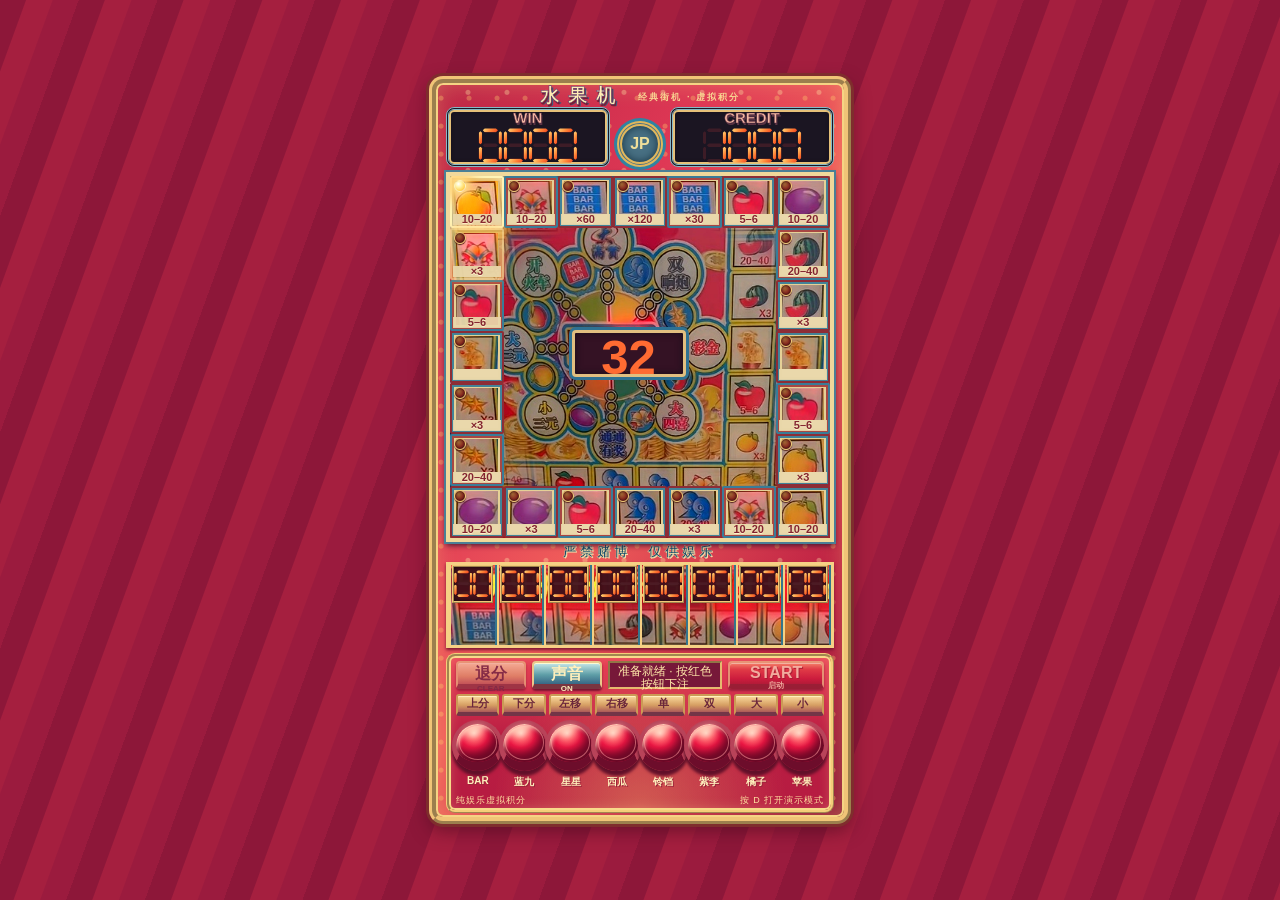
==== index.html @ b3f55cc3 "Refine original arcade panel texture" ====
<!doctype html>
<html lang="zh-CN">
<head>
  <meta charset="utf-8">
  <meta name="viewport" content="width=device-width, initial-scale=1">
  <meta name="theme-color" content="#8e173c">
  <title>OuyangFruit · 经典水果机</title>
  <link rel="stylesheet" href="./css/game.css">
  <link rel="stylesheet" href="./css/lights.css">
  <link rel="stylesheet" href="./css/animations.css">
  <link rel="stylesheet" href="./css/texture.css">
</head>
<body>
  <main class="machine" aria-label="经典实体水果机">
    <div class="machine-heading">水果机 <span>经典街机 · 虚拟积分</span></div>
    <section class="scoreboard" aria-label="分数显示">
      <div class="score-box"><span class="score-label">WIN</span><strong class="led-digits" id="win">0000</strong></div>
      <div class="score-medallion">JP</div>
      <div class="score-box"><span class="score-label">CREDIT</span><strong class="led-digits" id="credit">1000</strong></div>
    </section>
    <section class="playfield" aria-label="外围奖项跑灯盘与中央功能盘">
      <div class="board-photo" aria-hidden="true"></div>
      <div class="center-feature-photo" aria-hidden="true"></div>
      <div class="board" id="board"></div>
      <div class="feature-led led-digits" id="feature-value" aria-label="中央功能盘数值">32</div>
      <div class="center-result" id="result" aria-live="polite"></div>
    </section>
    <div class="board-slogan">严禁赌博　仅供娱乐</div>
    <section class="bet-section" aria-label="八路独立下注">
      <div class="bet-strip" id="bet-strip"></div>
    </section>
    <section class="control-deck" aria-label="实体按键控制区">
      <div class="function-row">
        <button id="clear" class="function-key" type="button">退分 <small>CLEAR</small></button>
        <button id="sound" class="function-key sound-key" type="button" aria-pressed="true">声音 <small>ON</small></button>
        <div class="status" id="status" role="status" aria-live="polite">准备就绪 · 按红色按钮下注</div>
        <button id="start" class="start-key" type="button">START <small>启动</small></button>
      </div>
      <div class="function-bank" aria-label="预留功能控制区">
        <button type="button" disabled>上分</button><button type="button" disabled>下分</button>
        <button type="button" disabled>左移</button><button type="button" disabled>右移</button>
        <button type="button" disabled>单</button><button type="button" disabled>双</button>
        <button type="button" disabled>大</button><button type="button" disabled>小</button>
      </div>
      <div class="bet-keys" id="bet-keys"></div>
      <div class="deck-footer"><span>纯娱乐虚拟积分</span><span>按 D 打开演示模式</span></div>
    </section>
  </main>
  <aside id="debug" class="debug-panel" hidden><strong>DEMO MODE</strong><label for="forced">指定结果</label><select id="forced"><option value="">随机</option><option value="APPLE">APPLE WIN</option><option value="BELL">BELL WIN</option><option value="SEVEN">蓝九 WIN</option><option value="BAR">BAR JACKPOT</option><option value="LOSE">LOSE</option></select><button id="reset" type="button">重置积分</button></aside>
  <script type="module" src="./js/game.js"></script>
</body>
</html>
---- css/game.css ----
:root{font-family:Arial,"Microsoft YaHei",sans-serif;color:#f9e6a0;background:#210b15}*{box-sizing:border-box}body{margin:0;min-height:100svh;display:flex;justify-content:center;align-items:center;padding:5px;background:radial-gradient(ellipse at center,#6b1736 0,#2c0e1d 60%,#140913 100%)}button,select{font:inherit}.machine{width:min(700px,calc((100svh - 14px)*.60),96vw);min-width:290px;padding:4px 10px 4px;border:5px ridge #e6b85a;border-radius:14px;background:radial-gradient(circle at 50% 40%,#c92557 0,#98183e 48%,#73142f 100%);box-shadow:0 0 0 3px #642a29,0 10px 35px #070308b8,inset 0 0 22px #e44f5480}.machine-heading{height:20px;text-align:center;font-weight:900;font-size:19px;letter-spacing:9px;line-height:18px;color:#f7d987;-webkit-text-stroke:.5px #543971;text-shadow:2px 2px #314f80}.machine-heading span{font-size:9px;letter-spacing:2px;color:#f8d391;-webkit-text-stroke:0;text-shadow:none;vertical-align:middle}.scoreboard{display:grid;grid-template-columns:1fr 46px 1fr;align-items:end;gap:7px;margin-bottom:5px}.score-box{height:60px;position:relative;border:4px double #83bfd0;border-radius:8px;background:linear-gradient(#3c283c,#111527 28%,#170b1c);box-shadow:inset 0 0 0 2px #dabb80,inset 0 0 22px #000}.score-label{position:absolute;left:0;right:0;top:-1px;text-align:center;font-size:15px;font-weight:900;color:#f2b7a1;-webkit-text-stroke:.5px #5d2c43;text-shadow:1px 2px #5a3445}.led-digits{font-family:"Courier New",monospace;font-style:italic;font-weight:900;color:#ff6b32;text-shadow:0 0 2px #fff0ac,0 0 9px #ff4c18,0 0 15px #ed3210;letter-spacing:2px}.score-box strong{display:block;text-align:center;font-size:clamp(25px,6vw,52px);line-height:58px}.score-medallion{height:46px;width:46px;display:grid;place-items:center;border:5px double #e1b75b;border-radius:50%;background:#487083;color:#f0df9a;font-weight:900;box-shadow:0 0 0 3px #3083a2,inset 0 0 8px #173343}.playfield{position:relative;width:100%;aspect-ratio:484/460;overflow:hidden;border:4px solid #c4ddc6;outline:2px solid #156580;background:#a31f4c;box-shadow:inset 0 0 0 2px #e8b35b,0 3px 6px #35142b}.board-photo{position:absolute;inset:0;background-image:url('../assets/images/machine-core.jpg');background-repeat:no-repeat;background-size:146.5% 203.9%;background-position:10.7% 30.3%;filter:saturate(1.18) contrast(1.06)}.board{position:absolute;inset:0;display:grid;grid-template-columns:repeat(7,minmax(0,1fr));grid-template-rows:repeat(7,minmax(0,1fr))}.tile{position:relative;min-width:0;min-height:0;pointer-events:none;border:2px solid transparent;border-radius:3px}.tile::before{content:"";position:absolute;left:4px;top:4px;width:10px;height:10px;border-radius:50%;background:radial-gradient(circle at 38% 32%,#8f5430,#5d211a 60%,#36110c 100%);border:1px solid #cf9b51;box-shadow:inset 0 0 3px #240b08,0 1px 1px #522017}.feature-led{position:absolute;left:40%;top:46%;width:25%;height:12%;display:grid;place-items:center;font-size:clamp(24px,5.6vw,49px);line-height:1;border:3px solid #d8b57b;border-radius:4px;background:linear-gradient(115deg,#351223f7,#190b20f4);box-shadow:0 0 0 3px #2f668a,inset 0 0 12px #0d0517}.center-result{position:absolute;left:0;right:0;bottom:0;height:1px;overflow:hidden;opacity:0}.board-slogan{height:19px;text-align:center;line-height:19px;font-size:13px;font-weight:900;letter-spacing:4px;color:#164d6b;-webkit-text-stroke:.35px #ffe9ad;text-shadow:1px 1px #f8dfaa}.bet-section{border:3px solid #d5a45d;background:#951136;box-shadow:inset 0 0 7px #f44a63;margin-top:1px}.bet-strip{position:relative;width:100%;height:68px;display:grid;grid-template-columns:repeat(8,minmax(0,1fr));background-image:url('../assets/images/eight-bet-displays.jpg');background-size:142.4% 250%;background-position:9.5% 12.7%;background-repeat:no-repeat}.bet-lane{position:relative;border-right:2px solid #247995;border-left:1px solid #eac67b;min-width:0}.bet-led{position:absolute;left:7%;right:7%;top:3%;height:39%;display:grid;place-items:center;border:2px solid #e1b773;background:linear-gradient(#500914ec,#270716f2);font-size:clamp(17px,4vw,32px);letter-spacing:1px}.bet-lane.active .bet-led{background:#6b0a15;box-shadow:0 0 10px #ffbf4b}.control-deck{padding:5px 7px 3px;margin-top:5px;border:3px ridge #e2b45b;border-radius:9px;background:radial-gradient(circle at 50% 100%,#e74754,#af183c 55%,#77152d);box-shadow:inset 0 0 15px #fbd37c66}.function-row{display:grid;grid-template-columns:72px 72px 1fr 101px;gap:6px;align-items:center}.function-key,.start-key{height:28px;border-radius:6px;border:2px solid #e8bd75;border-bottom:5px solid #653025;background:linear-gradient(#e1c6a1,#b18866);color:#4c2340;font-weight:900;cursor:pointer;box-shadow:0 2px 3px #421026}.function-key small,.start-key small{display:block;font-size:8px;line-height:8px}.sound-key{background:linear-gradient(#7faeb7,#3a6f91);color:#fff0bc}.start-key{background:linear-gradient(#ff7254,#d2132d 65%,#a10e27);color:#fff6d1;font-size:16px;text-shadow:1px 1px #8a0d23}.status{height:28px;display:grid;place-items:center;padding:2px 5px;border:2px inset #d5ad70;background:#5c1431;color:#ffe2a7;font-size:clamp(8px,1.3vw,12px);text-align:center;line-height:1.15}.bet-keys{display:grid;grid-template-columns:repeat(8,minmax(0,1fr));gap:4px;margin-top:5px}.bet-key{position:relative;display:flex;flex-direction:column;align-items:center;gap:4px;min-width:0;padding:0;border:0;background:transparent;color:#ffe8ad;font-size:10px;font-weight:900;cursor:pointer;touch-action:manipulation}.button-cap{display:block;width:min(100%,67px);aspect-ratio:1;border:4px solid #ad5260;border-bottom:8px solid #680a24;border-radius:50%;background:radial-gradient(ellipse at 42% 24%,#ff9ea0 0,#f0264e 28%,#c70834 68%,#8d0b2b 100%);box-shadow:inset -4px -7px 9px #860c2b,inset 2px 3px 5px #ffc6ba,0 4px 3px #450b22}.bet-key:active .button-cap{transform:translateY(3px);border-bottom-width:4px;box-shadow:inset -2px -3px 5px #740820,0 1px 1px #450b22}.bet-key:disabled,.function-key:disabled,.start-key:disabled{opacity:.6;cursor:not-allowed}.bet-key.active .button-cap{box-shadow:inset -4px -7px 9px #860c2b,inset 2px 3px 5px #ffc6ba,0 0 13px 2px #ffe07b}.bet-key-label{white-space:nowrap;font-size:clamp(6px,1.5vw,10px)}.deck-footer{display:flex;justify-content:space-between;margin-top:5px;color:#ffe1a0;font-size:9px;letter-spacing:1px}.debug-panel{position:fixed;right:12px;top:12px;z-index:10;width:166px;padding:11px;border:2px solid #e9bf68;background:#321321;color:#ffe0a0;box-shadow:0 4px 16px #0008}.debug-panel[hidden]{display:none}.debug-panel>*{display:block;width:100%;margin:5px 0}.debug-panel select,.debug-panel button{padding:5px;background:#66213c;color:#ffe5a3;border:1px solid #d4ab62}@media(max-width:600px){body{align-items:flex-start;padding:3px}.machine{width:min(96vw,510px);padding:5px 6px 7px;border-width:3px}.machine-heading{height:18px;font-size:13px;letter-spacing:5px;line-height:17px}.machine-heading span{font-size:7px}.scoreboard{grid-template-columns:1fr 33px 1fr;gap:3px;margin-bottom:5px}.score-box{height:48px;border-width:2px}.score-label{font-size:10px}.score-box strong{font-size:clamp(22px,6.5vw,34px);line-height:48px}.score-medallion{width:32px;height:32px;border-width:3px;font-size:10px}.playfield{border-width:2px;outline-width:1px}.tile{border-width:1px}.tile::before{width:7px;height:7px;left:2px;top:2px}.feature-led{border-width:2px;box-shadow:0 0 0 2px #2f668a,inset 0 0 7px #0d0517}.board-slogan{height:16px;line-height:16px;font-size:9px}.bet-section{border-width:2px}.bet-strip{height:clamp(45px,12vw,72px)}.bet-led{border-width:1px;font-size:clamp(14px,4vw,22px)}.control-deck{padding:4px;margin-top:5px;border-width:2px}.function-row{grid-template-columns:48px 48px 1fr 64px;gap:3px}.function-key,.start-key{height:27px;font-size:9px;border-width:1px;border-bottom-width:4px}.function-key small,.start-key small{font-size:6px}.status{height:27px;font-size:8px}.bet-keys{gap:2px;margin-top:5px}.button-cap{border-width:2px;border-bottom-width:5px}.bet-key-label{font-size:6px}.deck-footer{font-size:7px}.debug-panel{position:fixed;right:4px;top:4px;width:130px;font-size:10px}}
---- css/lights.css ----
.tile{transition:background 55ms,box-shadow 55ms,border-color 55ms}.tile.trail-2{background:#ffc96026;border-color:#ffcb7044;box-shadow:inset 0 0 12px #ffbc4a33}.tile.trail-1{background:#ffc15a67;border-color:#ffe29c99;box-shadow:inset 0 0 18px #ffdb7199,0 0 9px #ffae4688}.tile.lit{background:radial-gradient(circle at 50% 40%,#ffec9f85,#ffb43a94 55%,#fb6a2244);border-color:#fff3b6;box-shadow:inset 0 0 19px #fff4b7,0 0 12px #ffdd7d,0 0 27px #ff9d39}.tile.lit::before{background:radial-gradient(circle at 35% 30%,#fff,#fff4ad 30%,#ffd152 70%,#ed842c);border-color:#fff4bf;box-shadow:0 0 7px 3px #ffe38e,0 0 16px 7px #ffb94f}.tile.final{animation:final-glow .65s ease-in-out infinite alternate}@keyframes final-glow{from{box-shadow:inset 0 0 15px #fff0a1,0 0 11px #ffc04a}to{box-shadow:inset 0 0 27px #fff9cc,0 0 22px #ffe68a,0 0 34px #ffc039}}
---- css/animations.css ----
.machine.win-small .feature-led{animation:feature-pulse .3s 4 alternate}.machine.win-big .feature-led,.machine.win-jackpot .feature-led{animation:feature-pulse .18s 10 alternate}.machine.win-jackpot .scoreboard{animation:score-flash .22s 10 alternate}@keyframes feature-pulse{from{filter:brightness(1)}to{filter:brightness(2);box-shadow:0 0 14px #ffe38d,0 0 0 3px #2f668a}}@keyframes score-flash{from{filter:brightness(1)}to{filter:brightness(1.65)}}
---- css/texture.css ----
/* The printed face and plastic controls are intentionally dense like the reference panel. */
body{background:repeating-linear-gradient(110deg,#8d1739 0 24px,#a51f3f 25px 49px,#9b1b3e 50px 74px)}
.machine{width:min(700px,calc((100svh - 20px)*.48),96vw)}
.machine{border:7px ridge #f0c477;background:radial-gradient(circle at 18% 54%,#ffd36b55 0 2px,transparent 3px) 0 0/28px 28px,radial-gradient(circle at 82% 24%,#fff0ab55 0 2px,transparent 3px) 0 0/39px 39px,linear-gradient(125deg,#bc2545,#df3855 31%,#f05d5a 51%,#bb1d42 82%,#8e1a38);box-shadow:0 0 0 3px #7f2d2d,0 7px 18px #4d0b20a3,inset 0 0 0 2px #f5d484,inset 0 0 24px #ffde8055}
.machine-heading{color:#ffedb4;text-shadow:1px 2px #7b1d34,2px 2px #326385}
.score-box{border:3px double #87b8c4;background:#1b1522;box-shadow:inset 0 0 0 2px #e6c079,inset 0 0 5px #0e0a11}
.score-box strong{display:flex;align-items:center;justify-content:center;gap:2px;padding-top:18px;line-height:1;white-space:nowrap}
.led-digits{font-family:Arial,sans-serif;font-style:normal;letter-spacing:0;text-shadow:none}
.digit{--dw:clamp(15px,1.8vw,27px);position:relative;display:inline-block;width:var(--dw);height:calc(var(--dw)*1.48);flex:none}
.segment{position:absolute;display:block;background:#50212a;opacity:.65}
.segment.on{background:linear-gradient(125deg,#ffdb7a,#ff8739 53%,#f3431e);opacity:1;box-shadow:0 0 3px #ff742b,0 0 5px #e6321d}
.segment.a,.segment.g,.segment.d{left:17%;width:66%;height:11%;clip-path:polygon(13% 0,87% 0,100% 50%,87% 100%,13% 100%,0 50%)}
.segment.a{top:0}.segment.g{top:44%}.segment.d{bottom:0}
.segment.b,.segment.c,.segment.e,.segment.f{width:14%;height:39%;clip-path:polygon(0 12%,50% 0,100% 12%,100% 88%,50% 100%,0 88%)}
.segment.b{right:0;top:8%}.segment.c{right:0;bottom:8%}.segment.e{left:0;bottom:8%}.segment.f{left:0;top:8%}
.playfield{border-color:#f0d89b;outline-color:#4a7f96;background:#b3214b}
.board-photo{filter:saturate(1.27) contrast(1.07)}
.center-feature-photo{position:absolute;z-index:1;left:13%;top:11%;width:74%;height:78%;background-color:#b7234b;background-image:url('../assets/images/center-feature-board.jpg');background-repeat:no-repeat;background-size:126.3% 111.7%;background-position:20% 23%;mask-image:radial-gradient(ellipse at center,#000 72%,transparent 100%);filter:saturate(1.25) contrast(1.08)}
.board{z-index:2}.feature-led{z-index:3;left:32%;top:42.5%;width:30%;height:13%;border:3px solid #e1bf80;background:#341224;box-shadow:0 0 0 3px #2f7192,inset 0 0 7px #170e19}
.tile{overflow:visible;border:2px solid #8d2d36;border-radius:2px;background:#f0deb3;box-shadow:inset 0 0 0 2px #428398,inset 0 0 0 4px #e5d096}
.tile:nth-child(3n + 2){border-color:#397c98;box-shadow:inset 0 0 0 2px #a84743,inset 0 0 0 4px #e5d096}
.tile-art{position:absolute;left:4px;right:4px;top:3px;bottom:12px;background-color:#eedbb6;background-image:var(--symbol-url);background-repeat:no-repeat;background-size:100% 100%;background-position:center;filter:saturate(1.2) contrast(1.08)}
.tile-print{position:absolute;left:1px;right:1px;bottom:1px;height:11px;color:#83242f;background:#ead8aaed;text-align:center;font-size:clamp(7px,1vw,11px);font-weight:900;line-height:11px;text-shadow:0 1px #fff1cd}
.tile::before{z-index:3;left:2px;top:2px;width:10px;height:10px;background:radial-gradient(circle at 35% 30%,#a16b35,#8c2921 55%,#4d1716);border:1px solid #f0cb75}
.tile.lit .tile-art{filter:brightness(1.33) saturate(1.75)}.tile.trail-1 .tile-art{filter:brightness(1.16) saturate(1.55)}
.bet-section{border-color:#f5d185;box-shadow:inset 0 0 0 2px #397e9b,0 2px 3px #7b1632}
.bet-strip{height:80px;background-size:151% 270%;background-position:8.5% 12%}
.bet-lane{border-right:2px solid #35758c;border-left:2px solid #f5d084;background:#ffe1a710}
.bet-led{top:0;height:48%;left:3%;right:3%;display:flex;align-items:center;justify-content:center;gap:1px;background:#3f101bf5;border:2px ridge #f2c977;box-shadow:inset 0 0 4px #10070c}
.bet-led .digit{--dw:clamp(10px,1.48vw,18px)}
.bet-lane.active .bet-led{background:#64131b;box-shadow:inset 0 0 4px #12060d,0 0 5px #ffe9a0}
.control-deck{border-color:#f5cd79;background:radial-gradient(circle at 50% 100%,#fcbd6b66,transparent 60%),linear-gradient(#e94155,#ba1e43 52%,#b61b41);box-shadow:inset 0 0 0 2px #f8da8a,inset 0 0 13px #ffe6a34d}
.function-row{grid-template-columns:70px 70px 1fr 96px}.function-key,.start-key{border:2px solid #eac88a;border-bottom:5px solid #7a3540;border-radius:4px;background:linear-gradient(#fff0bf,#e1ad75 62%,#b7675f);box-shadow:inset 0 1px #fff9d2,0 2px 2px #7b1430}
.sound-key{background:linear-gradient(#c6e8e9,#5e9ea7 56%,#386785)}
.start-key{background:linear-gradient(#ffab77,#e13c40 30%,#c30b32 75%,#9a0a2a);border-bottom-color:#711126}
.status{border-color:#e5b96f;background:#771839;color:#ffe8aa}
.function-bank{display:grid;grid-template-columns:repeat(8,minmax(0,1fr));gap:3px;margin-top:5px}
.function-bank button{height:22px;padding:0;border:2px solid #cb9b55;border-bottom:4px solid #733547;border-radius:3px;background:linear-gradient(#fbdb9d,#d59d62 58%,#ac5a58);color:#6b263b;font-weight:900;font-size:11px;box-shadow:inset 0 1px #fff0be;opacity:1;cursor:default}
.bet-keys{margin-top:4px;gap:2px}
.button-cap{position:relative;width:115%;max-width:78px;aspect-ratio:1;border:4px solid #b84359;border-bottom:9px solid #6d0d2b;border-radius:50%;background:radial-gradient(circle at 42% 24%,#ffb9b3 0,#ff6b71 16%,#ef1744 38%,#c50836 69%,#850b2b 100%);box-shadow:inset -6px -9px 9px #690926,inset 2px 3px 4px #ffd3ba,0 5px 3px #611029}
.button-cap::before{content:"";position:absolute;left:17%;top:9%;width:48%;height:22%;border-radius:50%;background:#fff3d5bb;filter:blur(3px);transform:rotate(-17deg)}
.button-cap::after{content:"";position:absolute;inset:5%;border-radius:50%;border:1px solid #ff9a9b91}
.bet-key:active .button-cap{transform:translateY(4px);border-bottom-width:5px;box-shadow:inset -4px -5px 7px #690926,0 1px 1px #611029}
.bet-key.active .button-cap{box-shadow:inset -6px -9px 9px #690926,inset 2px 3px 4px #ffd3ba,0 0 10px #ffdf8a}
.bet-key-label{font-size:clamp(7px,1.05vw,10px);color:#fff1bd;text-shadow:1px 1px #9b243a}
@media(max-height:800px) and (min-width:601px){.machine{width:min(700px,calc((100svh - 14px)*.56),96vw)}.bet-strip{height:68px}.function-bank button{height:18px;font-size:9px}.button-cap{width:115%}.score-box{height:55px}.score-box strong{padding-top:17px}.score-medallion{width:42px;height:42px}.scoreboard{grid-template-columns:1fr 42px 1fr}}
@media(max-width:600px){.machine{border-width:4px}.score-box{height:48px}.score-box strong{padding-top:11px}.digit{--dw:clamp(12px,4.2vw,20px)}.tile-art{left:2px;right:2px;top:2px;bottom:9px}.tile-print{height:9px;line-height:9px;font-size:6px}.tile::before{width:7px;height:7px}.bet-strip{height:clamp(54px,14vw,74px)}.bet-led .digit{--dw:clamp(8px,2.9vw,14px)}.function-row{grid-template-columns:45px 45px 1fr 61px}.function-bank{gap:1px;margin-top:3px}.function-bank button{height:19px;border-width:1px;border-bottom-width:3px;font-size:8px}.button-cap{width:115%;border-width:2px;border-bottom-width:5px}.bet-key:active .button-cap{border-bottom-width:3px}.bet-key-label{font-size:6px}}
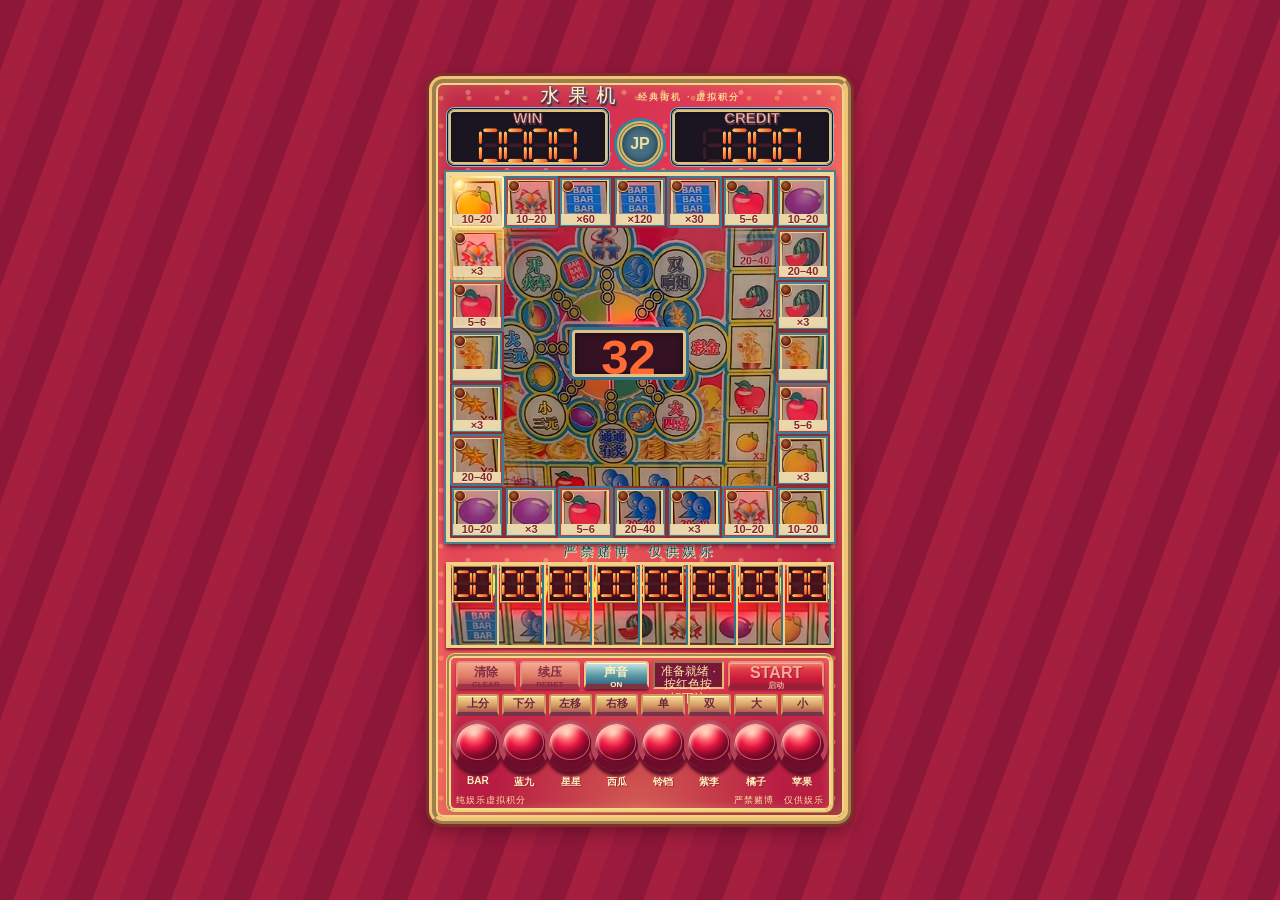
==== commit 68b0a03a: "Add continuous betting and arcade special events" ====
--- a/index.html
+++ b/index.html
@@ -4,11 +4,13 @@
   <meta charset="utf-8">
   <meta name="viewport" content="width=device-width, initial-scale=1">
   <meta name="theme-color" content="#8e173c">
+  <link rel="icon" href="data:image/svg+xml,%3Csvg xmlns='http://www.w3.org/2000/svg' viewBox='0 0 64 64'%3E%3Ccircle cx='32' cy='32' r='29' fill='%23ad173b' stroke='%23f5ce65' stroke-width='5'/%3E%3Ctext x='32' y='43' text-anchor='middle' fill='%23ffe49b' font-size='32' font-family='sans-serif' font-weight='bold'%3E77%3C/text%3E%3C/svg%3E">
   <title>OuyangFruit · 经典水果机</title>
   <link rel="stylesheet" href="./css/game.css">
   <link rel="stylesheet" href="./css/lights.css">
   <link rel="stylesheet" href="./css/animations.css">
   <link rel="stylesheet" href="./css/texture.css">
+  <link rel="stylesheet" href="./css/gameplay.css">
 </head>
 <body>
   <main class="machine" aria-label="经典实体水果机">
@@ -21,6 +23,10 @@
     <section class="playfield" aria-label="外围奖项跑灯盘与中央功能盘">
       <div class="board-photo" aria-hidden="true"></div>
       <div class="center-feature-photo" aria-hidden="true"></div>
+      <div class="special-spots" aria-hidden="true">
+        <i data-event="SMALL_THREE"></i><i data-event="BIG_THREE"></i><i data-event="BIG_FOUR"></i>
+        <i data-event="DOUBLE_CANNON"></i><i data-event="TRAIN"></i><i data-event="GRAND_SLAM"></i>
+      </div>
       <div class="board" id="board"></div>
       <div class="feature-led led-digits" id="feature-value" aria-label="中央功能盘数值">32</div>
       <div class="center-result" id="result" aria-live="polite"></div>
@@ -31,7 +37,8 @@
     </section>
     <section class="control-deck" aria-label="实体按键控制区">
       <div class="function-row">
-        <button id="clear" class="function-key" type="button">退分 <small>CLEAR</small></button>
+        <button id="clear" class="function-key" type="button">清除 <small>CLEAR</small></button>
+        <button id="rebet" class="function-key" type="button">续压 <small>REBET</small></button>
         <button id="sound" class="function-key sound-key" type="button" aria-pressed="true">声音 <small>ON</small></button>
         <div class="status" id="status" role="status" aria-live="polite">准备就绪 · 按红色按钮下注</div>
         <button id="start" class="start-key" type="button">START <small>启动</small></button>
@@ -43,7 +50,7 @@
         <button type="button" disabled>大</button><button type="button" disabled>小</button>
       </div>
       <div class="bet-keys" id="bet-keys"></div>
-      <div class="deck-footer"><span>纯娱乐虚拟积分</span><span>按 D 打开演示模式</span></div>
+      <div class="deck-footer"><span>纯娱乐虚拟积分</span><span>严禁赌博　仅供娱乐</span></div>
     </section>
   </main>
   <aside id="debug" class="debug-panel" hidden><strong>DEMO MODE</strong><label for="forced">指定结果</label><select id="forced"><option value="">随机</option><option value="APPLE">APPLE WIN</option><option value="BELL">BELL WIN</option><option value="SEVEN">蓝九 WIN</option><option value="BAR">BAR JACKPOT</option><option value="LOSE">LOSE</option></select><button id="reset" type="button">重置积分</button></aside>
--- a/css/gameplay.css
+++ b/css/gameplay.css
@@ -0,0 +1,32 @@
+.function-row{grid-template-columns:60px 60px 65px 1fr 96px;gap:4px}
+.function-key{font-size:12px}
+.bet-key,.bet-key *{user-select:none;-webkit-user-select:none;-webkit-touch-callout:none;touch-action:manipulation}
+.bet-key.at-limit .button-cap{animation:limit-flash .15s 2 alternate}
+@keyframes limit-flash{to{filter:brightness(2.1)}}
+.score-box.credit-warning{animation:credit-warning .18s 4 alternate}
+@keyframes credit-warning{to{filter:brightness(2);border-color:#ff5042}}
+.score-box strong.wide .digit{--dw:clamp(9px,1.12vw,18px)}
+.special-spots{position:absolute;inset:0;z-index:2;pointer-events:none}
+.special-spots i{position:absolute;width:14%;height:14%;border-radius:50%;opacity:0;transition:opacity .13s}
+.special-spots [data-event="TRAIN"]{left:14%;top:22%}
+.special-spots [data-event="DOUBLE_CANNON"]{left:57%;top:22%}
+.special-spots [data-event="BIG_THREE"]{left:10%;top:53%}
+.special-spots [data-event="SMALL_THREE"]{left:20%;top:66%}
+.special-spots [data-event="BIG_FOUR"]{left:57%;top:62%}
+.special-spots [data-event="GRAND_SLAM"]{left:53%;top:46%}
+.machine.special-active .center-feature-photo{filter:brightness(.73) saturate(1.1)}
+.feature-led.special-display{font-size:clamp(14px,2.2vw,26px);color:#ffe16d;text-shadow:0 0 7px #ffb43c,0 0 15px #ed5729;animation:special-breath .42s infinite alternate}
+.machine.special-active .special-spots i{opacity:.22;box-shadow:0 0 10px #40100f,inset 0 0 10px #220909}
+.machine[data-special="SMALL_THREE"] [data-event="SMALL_THREE"],
+.machine[data-special="BIG_THREE"] [data-event="BIG_THREE"],
+.machine[data-special="BIG_FOUR"] [data-event="BIG_FOUR"],
+.machine[data-special="DOUBLE_CANNON"] [data-event="DOUBLE_CANNON"],
+.machine[data-special="TRAIN"] [data-event="TRAIN"],
+.machine[data-special="GRAND_SLAM"] [data-event="GRAND_SLAM"]{opacity:1;box-shadow:0 0 14px 7px #ffdf59,inset 0 0 20px #fff9bf;animation:special-breath .42s infinite alternate}
+@keyframes special-breath{to{filter:brightness(1.8);box-shadow:0 0 23px 12px #ffb543,inset 0 0 22px #fff}}
+.tile.train-trail{box-shadow:inset 0 0 17px #fff8c0,0 0 14px #ffbd4d;background:#fabc5499}
+.bet-lane.special-hit,.bet-lane.special-complete{box-shadow:inset 0 0 12px #fff4af,0 0 13px #ffd25d}
+.bet-lane.special-complete .bet-led{background:#7b2b16}
+.machine.cabinet-flash{outline:5px solid #ffe18a}
+.debug-panel{max-height:95vh;overflow:auto;width:182px}
+@media(max-width:600px){body{flex-direction:column;align-items:center}.function-row{grid-template-columns:40px 40px 42px 1fr 61px;gap:2px}.function-key{font-size:8px}.function-key small{font-size:5px}.debug-panel{position:static;width:min(96vw,510px);max-height:none;margin:8px auto;display:grid;grid-template-columns:repeat(2,minmax(0,1fr));gap:3px}.debug-panel[hidden]{display:none}.debug-panel strong,.debug-panel label,.debug-panel select{grid-column:1/-1}.debug-panel>*{margin:0}}
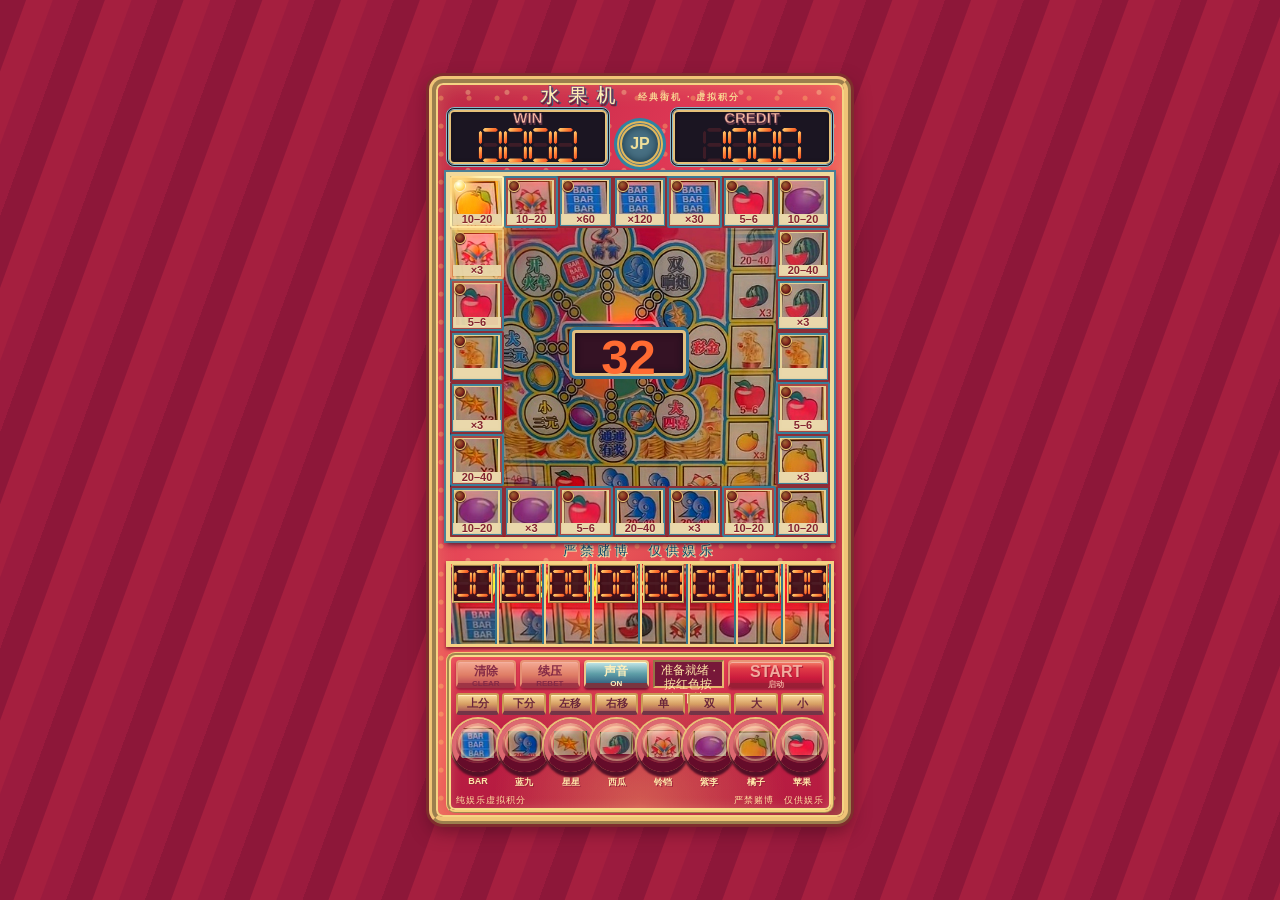
==== commit 4acbe38f: "Add multiplier celebration layer" ====
--- a/index.html
+++ b/index.html
@@ -1,59 +1,61 @@
-<!doctype html>
-<html lang="zh-CN">
-<head>
-  <meta charset="utf-8">
-  <meta name="viewport" content="width=device-width, initial-scale=1">
-  <meta name="theme-color" content="#8e173c">
-  <link rel="icon" href="data:image/svg+xml,%3Csvg xmlns='http://www.w3.org/2000/svg' viewBox='0 0 64 64'%3E%3Ccircle cx='32' cy='32' r='29' fill='%23ad173b' stroke='%23f5ce65' stroke-width='5'/%3E%3Ctext x='32' y='43' text-anchor='middle' fill='%23ffe49b' font-size='32' font-family='sans-serif' font-weight='bold'%3E77%3C/text%3E%3C/svg%3E">
-  <title>OuyangFruit · 经典水果机</title>
-  <link rel="stylesheet" href="./css/game.css">
-  <link rel="stylesheet" href="./css/lights.css">
-  <link rel="stylesheet" href="./css/animations.css">
-  <link rel="stylesheet" href="./css/texture.css">
-  <link rel="stylesheet" href="./css/gameplay.css">
-</head>
-<body>
-  <main class="machine" aria-label="经典实体水果机">
-    <div class="machine-heading">水果机 <span>经典街机 · 虚拟积分</span></div>
-    <section class="scoreboard" aria-label="分数显示">
-      <div class="score-box"><span class="score-label">WIN</span><strong class="led-digits" id="win">0000</strong></div>
-      <div class="score-medallion">JP</div>
-      <div class="score-box"><span class="score-label">CREDIT</span><strong class="led-digits" id="credit">1000</strong></div>
-    </section>
-    <section class="playfield" aria-label="外围奖项跑灯盘与中央功能盘">
-      <div class="board-photo" aria-hidden="true"></div>
-      <div class="center-feature-photo" aria-hidden="true"></div>
-      <div class="special-spots" aria-hidden="true">
-        <i data-event="SMALL_THREE"></i><i data-event="BIG_THREE"></i><i data-event="BIG_FOUR"></i>
-        <i data-event="DOUBLE_CANNON"></i><i data-event="TRAIN"></i><i data-event="GRAND_SLAM"></i>
-      </div>
-      <div class="board" id="board"></div>
-      <div class="feature-led led-digits" id="feature-value" aria-label="中央功能盘数值">32</div>
-      <div class="center-result" id="result" aria-live="polite"></div>
-    </section>
-    <div class="board-slogan">严禁赌博　仅供娱乐</div>
-    <section class="bet-section" aria-label="八路独立下注">
-      <div class="bet-strip" id="bet-strip"></div>
-    </section>
-    <section class="control-deck" aria-label="实体按键控制区">
-      <div class="function-row">
-        <button id="clear" class="function-key" type="button">清除 <small>CLEAR</small></button>
-        <button id="rebet" class="function-key" type="button">续压 <small>REBET</small></button>
-        <button id="sound" class="function-key sound-key" type="button" aria-pressed="true">声音 <small>ON</small></button>
-        <div class="status" id="status" role="status" aria-live="polite">准备就绪 · 按红色按钮下注</div>
-        <button id="start" class="start-key" type="button">START <small>启动</small></button>
-      </div>
-      <div class="function-bank" aria-label="预留功能控制区">
-        <button type="button" disabled>上分</button><button type="button" disabled>下分</button>
-        <button type="button" disabled>左移</button><button type="button" disabled>右移</button>
-        <button type="button" disabled>单</button><button type="button" disabled>双</button>
-        <button type="button" disabled>大</button><button type="button" disabled>小</button>
-      </div>
-      <div class="bet-keys" id="bet-keys"></div>
-      <div class="deck-footer"><span>纯娱乐虚拟积分</span><span>严禁赌博　仅供娱乐</span></div>
-    </section>
-  </main>
-  <aside id="debug" class="debug-panel" hidden><strong>DEMO MODE</strong><label for="forced">指定结果</label><select id="forced"><option value="">随机</option><option value="APPLE">APPLE WIN</option><option value="BELL">BELL WIN</option><option value="SEVEN">蓝九 WIN</option><option value="BAR">BAR JACKPOT</option><option value="LOSE">LOSE</option></select><button id="reset" type="button">重置积分</button></aside>
-  <script type="module" src="./js/game.js"></script>
-</body>
-</html>
+<!doctype html>
+<html lang="zh-CN">
+<head>
+  <meta charset="utf-8">
+  <meta name="viewport" content="width=device-width, initial-scale=1">
+  <meta name="theme-color" content="#8e173c">
+  <link rel="icon" href="data:image/svg+xml,%3Csvg xmlns='http://www.w3.org/2000/svg' viewBox='0 0 64 64'%3E%3Ccircle cx='32' cy='32' r='29' fill='%23ad173b' stroke='%23f5ce65' stroke-width='5'/%3E%3Ctext x='32' y='43' text-anchor='middle' fill='%23ffe49b' font-size='32' font-family='sans-serif' font-weight='bold'%3E77%3C/text%3E%3C/svg%3E">
+  <title>OuyangFruit · 经典水果机</title>
+  <link rel="stylesheet" href="./css/game.css">
+  <link rel="stylesheet" href="./css/lights.css">
+  <link rel="stylesheet" href="./css/animations.css">
+  <link rel="stylesheet" href="./css/texture.css">
+  <link rel="stylesheet" href="./css/gameplay.css">
+  <link rel="stylesheet" href="./css/arcade-presentation.css">
+</head>
+<body>
+  <main class="machine" aria-label="经典实体水果机">
+    <div class="machine-heading">水果机 <span>经典街机 · 虚拟积分</span></div>
+    <section class="scoreboard" aria-label="分数显示">
+      <div class="score-box"><span class="score-label">WIN</span><strong class="led-digits" id="win">0000</strong></div>
+      <div class="score-medallion">JP</div>
+      <div class="score-box"><span class="score-label">CREDIT</span><strong class="led-digits" id="credit">1000</strong></div>
+    </section>
+    <section class="playfield" aria-label="外围奖项跑灯盘与中央功能盘">
+      <div class="board-photo" aria-hidden="true"></div>
+      <div class="center-feature-photo" aria-hidden="true"></div>
+      <div class="special-spots" aria-hidden="true">
+        <i data-event="SMALL_THREE"></i><i data-event="BIG_THREE"></i><i data-event="BIG_FOUR"></i>
+        <i data-event="DOUBLE_CANNON"></i><i data-event="TRAIN"></i><i data-event="GRAND_SLAM"></i>
+      </div>
+      <div class="board" id="board"></div>
+      <div class="feature-led led-digits" id="feature-value" aria-label="中央功能盘数值">32</div>
+      <div class="center-result" id="result" aria-live="polite"></div>
+      <div class="celebration-layer" id="celebration-layer" aria-hidden="true"></div>
+    </section>
+    <div class="board-slogan">严禁赌博　仅供娱乐</div>
+    <section class="bet-section" aria-label="八路独立下注">
+      <div class="bet-strip" id="bet-strip"></div>
+    </section>
+    <section class="control-deck" aria-label="实体按键控制区">
+      <div class="function-row">
+        <button id="clear" class="function-key" type="button">清除 <small>CLEAR</small></button>
+        <button id="rebet" class="function-key" type="button">续压 <small>REBET</small></button>
+        <button id="sound" class="function-key sound-key" type="button" aria-pressed="true">声音 <small>ON</small></button>
+        <div class="status" id="status" role="status" aria-live="polite">准备就绪 · 按红色按钮下注</div>
+        <button id="start" class="start-key" type="button">START <small>启动</small></button>
+      </div>
+      <div class="function-bank" aria-label="预留功能控制区">
+        <button type="button" disabled>上分</button><button type="button" disabled>下分</button>
+        <button type="button" disabled>左移</button><button type="button" disabled>右移</button>
+        <button type="button" disabled>单</button><button type="button" disabled>双</button>
+        <button type="button" data-highlow="big">大</button><button type="button" data-highlow="small">小</button>
+      </div>
+      <div class="bet-keys" id="bet-keys"></div>
+      <div class="deck-footer"><span>纯娱乐虚拟积分</span><span>严禁赌博　仅供娱乐</span></div>
+    </section>
+  </main>
+  <aside id="debug" class="debug-panel" hidden><strong>DEMO MODE</strong><label for="forced">指定结果</label><select id="forced"><option value="">随机</option><option value="APPLE">APPLE WIN</option><option value="BELL">BELL WIN</option><option value="SEVEN">蓝九 WIN</option><option value="BAR">BAR JACKPOT</option><option value="LOSE">LOSE</option></select><button id="reset" type="button">重置积分</button></aside>
+  <script type="module" src="./js/game.js"></script>
+</body>
+</html>
--- a/css/arcade-presentation.css
+++ b/css/arcade-presentation.css
@@ -0,0 +1,27 @@
+/* Original printed symbols beneath illuminated red acrylic button caps. */
+.bet-key .button-cap {
+  isolation:isolate; display:grid; place-items:center; overflow:hidden;
+  width:min(119%,84px); max-width:84px;
+  background:radial-gradient(circle at 46% 38%,#ffdb7c90 0,#f46b5899 42%,#bd163cdd 78%,#760c2b 100%);
+  border-color:#dc6971; border-bottom-color:#650c2a;
+  box-shadow:inset 0 2px 6px #fff2bd9c,inset -5px -9px 12px #690b28,0 5px 2px #531026,0 0 0 2px #eabf79;
+  transition:transform .09s ease,box-shadow .09s ease,border-bottom-width .09s ease;
+}
+.bet-key .button-symbol {
+  display:block; width:74%; height:74%; position:relative; z-index:1;
+  background-image:var(--button-symbol); background-position:center;
+  background-size:contain; background-repeat:no-repeat;
+  filter:drop-shadow(1px 2px 1px #5b0c28) saturate(1.23) contrast(1.12);
+}
+.bet-key .button-cap::before {z-index:2;left:19%;top:9%;width:44%;height:15%;background:#fff5dfc2;filter:blur(3px)}
+.bet-key .button-cap::after {z-index:2;inset:6%;border:2px solid #ffe6b574;box-shadow:inset 0 0 6px #ffeabb66}
+.bet-key.active .button-cap,.bet-key.special-complete .button-cap {
+  background:radial-gradient(circle at 50% 40%,#fff1b4 0,#ffb971a8 36%,#df3251d9 77%,#800d2e);
+  box-shadow:inset 0 2px 8px #fff9d4,inset -4px -8px 9px #7b1131,0 5px 2px #531026,0 0 13px 4px #ffd074;
+}
+.bet-key:active .button-cap {transform:translateY(5px) scale(.96);border-bottom-width:3px;box-shadow:inset 0 5px 12px #650e2f,0 1px 1px #531026,0 0 5px #f5c56d}
+.bet-key.winner .button-cap {animation:fruit-button-win .17s 3 alternate}
+.bet-key-label {font-size:clamp(7px,.86vw,9px);color:#ffe5a9}
+.machine.start-pulse .start-key {filter:brightness(1.65);box-shadow:0 0 19px 7px #ffd26d,inset 0 2px 7px #fff5cc}
+@keyframes fruit-button-win {to {filter:brightness(1.8);box-shadow:inset 0 0 14px #fff,0 0 22px 9px #ffdd7b}}
+@media(max-width:600px){.bet-key .button-cap{width:119%;border-width:2px;border-bottom-width:5px}.bet-key .button-symbol{width:78%;height:78%}.bet-key-label{font-size:6px}}
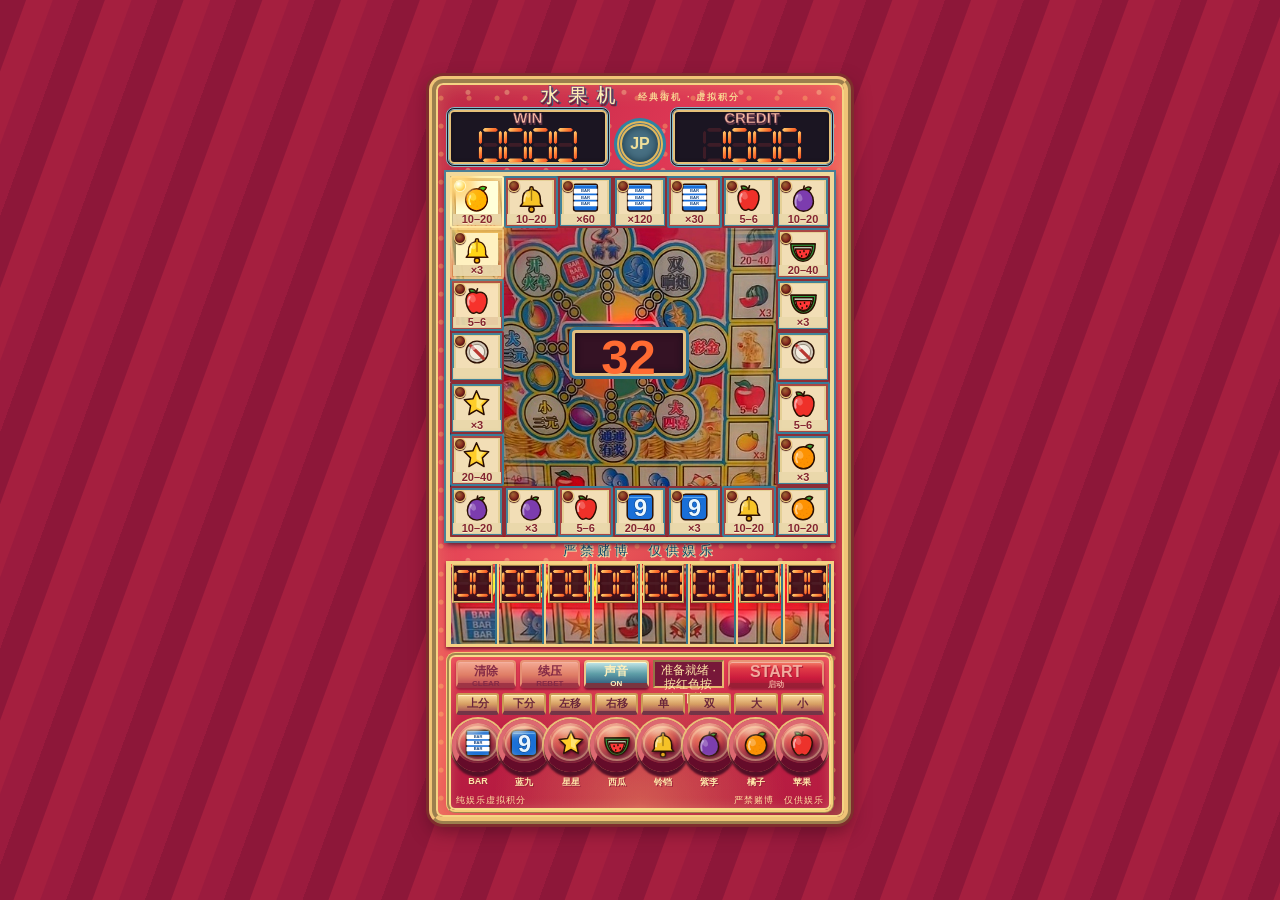
==== commit 14d02371: "Add tiered audio preload, cabinet motor bed and vector symbol set Audio system - Split the sample ba" ====
--- a/index.html
+++ b/index.html
@@ -11,7 +11,9 @@
   <link rel="stylesheet" href="./css/animations.css">
   <link rel="stylesheet" href="./css/texture.css">
   <link rel="stylesheet" href="./css/gameplay.css">
-  <link rel="stylesheet" href="./css/arcade-presentation.css">
+  <link rel="stylesheet" href="./css/arcade-presentation.css">
+  <link rel="stylesheet" href="./css/jackpot.css">
+  <link rel="stylesheet" href="./css/art.css">
 </head>
 <body>
   <main class="machine" aria-label="经典实体水果机">
@@ -29,9 +31,10 @@
         <i data-event="DOUBLE_CANNON"></i><i data-event="TRAIN"></i><i data-event="GRAND_SLAM"></i>
       </div>
       <div class="board" id="board"></div>
-      <div class="feature-led led-digits" id="feature-value" aria-label="中央功能盘数值">32</div>
-      <div class="center-result" id="result" aria-live="polite"></div>
-      <div class="celebration-layer" id="celebration-layer" aria-hidden="true"></div>
+      <div class="feature-led led-digits" id="feature-value" aria-label="中央功能盘数值">32</div>
+      <div class="center-result" id="result" aria-live="polite"></div>
+      <div class="celebration-layer" id="celebration-layer" aria-hidden="true"></div>
+      <div class="jackpot-banner" id="jackpot-banner" aria-hidden="true"></div>
     </section>
     <div class="board-slogan">严禁赌博　仅供娱乐</div>
     <section class="bet-section" aria-label="八路独立下注">
--- a/css/gameplay.css
+++ b/css/gameplay.css
@@ -1,32 +1,42 @@
-.function-row{grid-template-columns:60px 60px 65px 1fr 96px;gap:4px}
-.function-key{font-size:12px}
-.bet-key,.bet-key *{user-select:none;-webkit-user-select:none;-webkit-touch-callout:none;touch-action:manipulation}
-.bet-key.at-limit .button-cap{animation:limit-flash .15s 2 alternate}
-@keyframes limit-flash{to{filter:brightness(2.1)}}
-.score-box.credit-warning{animation:credit-warning .18s 4 alternate}
-@keyframes credit-warning{to{filter:brightness(2);border-color:#ff5042}}
-.score-box strong.wide .digit{--dw:clamp(9px,1.12vw,18px)}
-.special-spots{position:absolute;inset:0;z-index:2;pointer-events:none}
-.special-spots i{position:absolute;width:14%;height:14%;border-radius:50%;opacity:0;transition:opacity .13s}
-.special-spots [data-event="TRAIN"]{left:14%;top:22%}
-.special-spots [data-event="DOUBLE_CANNON"]{left:57%;top:22%}
-.special-spots [data-event="BIG_THREE"]{left:10%;top:53%}
-.special-spots [data-event="SMALL_THREE"]{left:20%;top:66%}
-.special-spots [data-event="BIG_FOUR"]{left:57%;top:62%}
-.special-spots [data-event="GRAND_SLAM"]{left:53%;top:46%}
-.machine.special-active .center-feature-photo{filter:brightness(.73) saturate(1.1)}
-.feature-led.special-display{font-size:clamp(14px,2.2vw,26px);color:#ffe16d;text-shadow:0 0 7px #ffb43c,0 0 15px #ed5729;animation:special-breath .42s infinite alternate}
-.machine.special-active .special-spots i{opacity:.22;box-shadow:0 0 10px #40100f,inset 0 0 10px #220909}
-.machine[data-special="SMALL_THREE"] [data-event="SMALL_THREE"],
-.machine[data-special="BIG_THREE"] [data-event="BIG_THREE"],
-.machine[data-special="BIG_FOUR"] [data-event="BIG_FOUR"],
-.machine[data-special="DOUBLE_CANNON"] [data-event="DOUBLE_CANNON"],
-.machine[data-special="TRAIN"] [data-event="TRAIN"],
-.machine[data-special="GRAND_SLAM"] [data-event="GRAND_SLAM"]{opacity:1;box-shadow:0 0 14px 7px #ffdf59,inset 0 0 20px #fff9bf;animation:special-breath .42s infinite alternate}
-@keyframes special-breath{to{filter:brightness(1.8);box-shadow:0 0 23px 12px #ffb543,inset 0 0 22px #fff}}
-.tile.train-trail{box-shadow:inset 0 0 17px #fff8c0,0 0 14px #ffbd4d;background:#fabc5499}
-.bet-lane.special-hit,.bet-lane.special-complete{box-shadow:inset 0 0 12px #fff4af,0 0 13px #ffd25d}
-.bet-lane.special-complete .bet-led{background:#7b2b16}
-.machine.cabinet-flash{outline:5px solid #ffe18a}
-.debug-panel{max-height:95vh;overflow:auto;width:182px}
-@media(max-width:600px){body{flex-direction:column;align-items:center}.function-row{grid-template-columns:40px 40px 42px 1fr 61px;gap:2px}.function-key{font-size:8px}.function-key small{font-size:5px}.debug-panel{position:static;width:min(96vw,510px);max-height:none;margin:8px auto;display:grid;grid-template-columns:repeat(2,minmax(0,1fr));gap:3px}.debug-panel[hidden]{display:none}.debug-panel strong,.debug-panel label,.debug-panel select{grid-column:1/-1}.debug-panel>*{margin:0}}
+.function-row{grid-template-columns:60px 60px 65px 1fr 96px;gap:4px}
+.function-key{font-size:12px}
+.bet-key,.bet-key *{user-select:none;-webkit-user-select:none;-webkit-touch-callout:none;touch-action:manipulation}
+.bet-key.at-limit .button-cap{animation:limit-flash .15s 2 alternate}
+@keyframes limit-flash{to{filter:brightness(2.1)}}
+.score-box.credit-warning{animation:credit-warning .18s 4 alternate}
+@keyframes credit-warning{to{filter:brightness(2);border-color:#ff5042}}
+.feature-led.multiplier-rolling{color:#fff2a0;text-shadow:0 0 7px #fff,0 0 18px #ff9f1c;filter:brightness(1.25)}
+.feature-led.multiplier-reveal{z-index:8;color:#fff7b0;animation:multiplier-reveal 1.35s cubic-bezier(.18,.8,.18,1);text-shadow:0 0 6px #fff,0 0 17px #ffcc3f,0 0 34px #ff3d00}
+.feature-led.multiplier-reveal::after{content:attr(data-label);position:absolute;left:50%;top:112%;transform:translateX(-50%);white-space:nowrap;font:900 clamp(8px,1.4vw,17px)/1 sans-serif;color:#fff0a0;text-shadow:0 1px 2px #500,0 0 8px #ff4d00}
+@keyframes multiplier-reveal{0%{transform:translate(-50%,-50%) scale(.35);filter:brightness(3)}22%{transform:translate(-50%,-50%) scale(1.9) rotate(-3deg)}42%{transform:translate(-50%,-50%) scale(1.45) rotate(2deg)}100%{transform:translate(-50%,-50%) scale(1)}}
+.celebration-layer{position:fixed;inset:0;z-index:30;pointer-events:none;overflow:hidden}
+.machine.screen-shake{animation:screen-shake .45s steps(2)}
+@keyframes screen-shake{0%,100%{transform:translate(0)}20%{transform:translate(-3px,2px)}40%{transform:translate(3px,-2px)}60%{transform:translate(-2px,-1px)}80%{transform:translate(2px,2px)}}
+.machine[data-win-level="JACKPOT"] .playfield::after,.machine[data-win-level="SPECIAL_EVENT"] .playfield::after{content:"";position:absolute;inset:0;z-index:8;pointer-events:none;background:#fff;mix-blend-mode:screen;animation:win-overlay .68s ease-out forwards}
+@keyframes win-overlay{0%{opacity:.62}30%{opacity:.05}45%{opacity:.38}100%{opacity:0}}
+@media(prefers-reduced-motion:reduce){.celebration-layer i{animation-duration:.8s}.machine.screen-shake{animation:none}}
+.score-box strong.wide .digit{--dw:clamp(9px,1.12vw,18px)}
+.special-spots{position:absolute;inset:0;z-index:2;pointer-events:none}
+.special-spots i{position:absolute;width:14%;height:14%;border-radius:50%;opacity:0;transition:opacity .13s}
+.special-spots [data-event="TRAIN"]{left:14%;top:22%}
+.special-spots [data-event="DOUBLE_CANNON"]{left:57%;top:22%}
+.special-spots [data-event="BIG_THREE"]{left:10%;top:53%}
+.special-spots [data-event="SMALL_THREE"]{left:20%;top:66%}
+.special-spots [data-event="BIG_FOUR"]{left:57%;top:62%}
+.special-spots [data-event="GRAND_SLAM"]{left:53%;top:46%}
+.machine.special-active .center-feature-photo{filter:brightness(.73) saturate(1.1)}
+.feature-led.special-display{color:#ffe16d;text-shadow:0 0 7px #ffb43c,0 0 15px #ed5729;animation:special-breath .42s infinite alternate}
+.machine.special-active .special-spots i{opacity:.22;box-shadow:0 0 10px #40100f,inset 0 0 10px #220909}
+.machine[data-special="SMALL_THREE"] [data-event="SMALL_THREE"],
+.machine[data-special="BIG_THREE"] [data-event="BIG_THREE"],
+.machine[data-special="BIG_FOUR"] [data-event="BIG_FOUR"],
+.machine[data-special="DOUBLE_CANNON"] [data-event="DOUBLE_CANNON"],
+.machine[data-special="TRAIN"] [data-event="TRAIN"],
+.machine[data-special="GRAND_SLAM"] [data-event="GRAND_SLAM"]{opacity:1;box-shadow:0 0 14px 7px #ffdf59,inset 0 0 20px #fff9bf;animation:special-breath .42s infinite alternate}
+@keyframes special-breath{to{filter:brightness(1.8);box-shadow:0 0 23px 12px #ffb543,inset 0 0 22px #fff}}
+.tile.train-trail{box-shadow:inset 0 0 17px #fff8c0,0 0 14px #ffbd4d;background:#fabc5499}
+.bet-lane.special-hit,.bet-lane.special-complete{box-shadow:inset 0 0 12px #fff4af,0 0 13px #ffd25d}
+.bet-lane.special-complete .bet-led{background:#7b2b16}
+.machine.cabinet-flash{outline:5px solid #ffe18a}
+.debug-panel{max-height:95vh;overflow:auto;width:182px}
+@media(max-width:600px){body{flex-direction:column;align-items:center}.function-row{grid-template-columns:40px 40px 42px 1fr 61px;gap:2px}.function-key{font-size:8px}.function-key small{font-size:5px}.debug-panel{position:static;width:min(96vw,510px);max-height:none;margin:8px auto;display:grid;grid-template-columns:repeat(2,minmax(0,1fr));gap:3px}.debug-panel[hidden]{display:none}.debug-panel strong,.debug-panel label,.debug-panel select{grid-column:1/-1}.debug-panel>*{margin:0}}
--- a/css/jackpot.css
+++ b/css/jackpot.css
@@ -0,0 +1,82 @@
+/* Arcade celebration layer: banner, pooled sparks, LED feedback.
+   Everything animates transform/opacity only, so iPhone Safari stays smooth. */
+
+/* The cabinet has to be a positioning context, otherwise overlay flashes escape
+   to the viewport and wash out the whole page instead of the playfield. */
+.machine { position: relative; }
+
+.jackpot-banner {
+  position: absolute; left: 50%; top: 37%; z-index: 9; pointer-events: none;
+  opacity: 0; transform: translate(-50%,-50%) scale(.6); white-space: nowrap;
+  font: 900 clamp(22px,5.6vw,56px)/1 Arial,"Microsoft YaHei",sans-serif;
+  letter-spacing: .06em; font-style: italic;
+  color: #fff3ae;
+  text-shadow: 0 0 5px #fff, 0 0 15px #ffb437, 0 0 32px #ff3c12, 0 4px 0 #8b1226;
+}
+.jackpot-banner[data-kind="event"] { font-size: clamp(18px,4.4vw,42px); letter-spacing: .12em; }
+.jackpot-banner[data-kind="win"] { font-size: clamp(16px,3.6vw,34px); color: #d8f3ff; text-shadow: 0 0 5px #fff, 0 0 14px #4fc4ff, 0 3px 0 #123c62; }
+.jackpot-banner.banner-show { animation: banner-pop 2.35s cubic-bezier(.16,.9,.2,1) forwards; }
+@keyframes banner-pop {
+  0% { opacity: 0; transform: translate(-50%,-50%) scale(.45) rotate(-5deg); }
+  12% { opacity: 1; transform: translate(-50%,-50%) scale(1.26) rotate(2deg); }
+  26% { transform: translate(-50%,-50%) scale(1) rotate(0); }
+  80% { opacity: 1; }
+  100% { opacity: 0; transform: translate(-50%,-58%) scale(1.08); }
+}
+
+.celebration-layer i.spark {
+  position: absolute; left: 50%; top: 48%; width: 8px; height: 18px;
+  opacity: 0; border-radius: 2px; animation: none;
+  background: hsl(var(--c,40) 95% 58%);
+  box-shadow: 0 0 7px currentColor;
+  will-change: transform,opacity;
+}
+.celebration-layer i.spark.spark-fly { animation: spark-flight 1.6s ease-out forwards; }
+@keyframes spark-flight {
+  0% { opacity: 1; transform: translate(-50%,-50%) scale(.2) rotate(0); }
+  100% { opacity: 0; transform: translate(var(--x,0),55vh) rotate(var(--r,0deg)); }
+}
+
+/* Centre multiplier: armed, rolling, revealed. */
+.feature-led.multiplier-armed { color: #ffd27a; opacity: .55; text-shadow: 0 0 4px #ffae3f; }
+.feature-led.multiplier-rolling { animation: multiplier-flicker .11s steps(2) infinite; }
+@keyframes multiplier-flicker { 50% { filter: brightness(1.55) } }
+.feature-led[data-tier="jackpot"].multiplier-reveal { animation-duration: 1.85s; }
+.feature-led[data-tier="high"].multiplier-reveal,
+.feature-led[data-tier="big"].multiplier-reveal { animation-duration: 1.6s; }
+
+/* Whole-panel blackout used before a jackpot build-up. Only opacity changes. */
+.board,.center-feature-photo { transition: opacity .16s linear, filter .16s linear; }
+.machine.board-dim .board { opacity: .12; }
+.machine.board-dim .center-feature-photo { opacity: .3; }
+.machine.board-dim .feature-led { opacity: 1; filter: brightness(1.5); }
+
+/* LED feedback while WIN is counting up. */
+.machine.win-counting .win-box { animation: led-flicker .17s steps(2) infinite; }
+.machine.win-counting[data-count-level="JACKPOT"] .win-box,
+.machine.win-counting[data-count-level="HIGH_MULTIPLIER"] .win-box { animation-duration: .12s; }
+@keyframes led-flicker { 50% { filter: brightness(1.55) } }
+.machine[data-win-level="JACKPOT"] .win-box strong,
+.machine[data-win-level="HIGH_MULTIPLIER"] .win-box strong { animation: win-grow .62s cubic-bezier(.2,.9,.2,1) 2 alternate; }
+@keyframes win-grow { from { transform: scale(1) } to { transform: scale(1.13) } }
+
+/* Power glow: 1 = build-up, 2 = strong, 3 = finale. */
+.machine[data-power="2"] .playfield { box-shadow: inset 0 0 0 2px #ffe49c, 0 0 18px #ffb63f, 0 3px 6px #35142b; }
+.machine[data-power="3"] .playfield { box-shadow: inset 0 0 0 3px #fff2c6, 0 0 30px 6px #ffa52e, 0 3px 8px #35142b; }
+.machine[data-power="2"] .control-deck,
+.machine[data-power="3"] .control-deck { filter: brightness(1.12); }
+
+/* Special event spotlight on the centre feature board. */
+.machine.special-active .feature-led { box-shadow: 0 0 0 3px #2f7192, inset 0 0 7px #170e19, 0 0 14px 4px #ffb43c; }
+.feature-led[data-event]::before {
+  content: attr(data-event); position: absolute; left: 50%; top: -1.35em; transform: translateX(-50%);
+  white-space: nowrap; font: 900 clamp(9px,1.5vw,15px)/1 Arial,"Microsoft YaHei",sans-serif; letter-spacing: .1em;
+  color: #ffe9a8; text-shadow: 0 1px 2px #5a0f1f, 0 0 8px #ff9a2c;
+}
+
+@media (prefers-reduced-motion: reduce) {
+  .celebration-layer i.spark.spark-fly { animation-duration: .7s; }
+  .jackpot-banner.banner-show { animation-duration: 1.2s; }
+  .machine.win-counting .win-box,
+  .machine[data-win-level] .win-box strong { animation: none; }
+}
--- a/css/art.css
+++ b/css/art.css
@@ -0,0 +1,26 @@
+/* Vector symbol layer. The photo crops stretch to fill each printed tile; the
+   redrawn vector set keeps its own aspect ratio so the fruit never distorts. */
+.machine[data-art="vector"] .tile-art {
+  background-size: contain;
+  background-position: center;
+  filter: saturate(1.05) contrast(1.03);
+}
+.machine[data-art="vector"] .tile.lit .tile-art { filter: brightness(1.22) saturate(1.35) contrast(1.05); }
+.machine[data-art="vector"] .tile.trail-1 .tile-art { filter: brightness(1.1) saturate(1.2); }
+.machine[data-art="vector"] .tile.trail-2 .tile-art { filter: brightness(1.03) saturate(1.08); }
+
+.machine[data-art="vector"] .button-symbol {
+  width: 82%;
+  height: 82%;
+  filter: drop-shadow(1px 2px 1px #5b0c28) saturate(1.06);
+}
+.machine[data-art="vector"] .bet-key.active .button-symbol,
+.machine[data-art="vector"] .bet-key.special-complete .button-symbol {
+  filter: brightness(1.16) drop-shadow(0 0 3px #ffe9a0);
+}
+.machine[data-art="vector"] .bet-key.winner .button-symbol { filter: brightness(1.5) drop-shadow(0 0 5px #fff); }
+
+@media (max-width: 600px) {
+  .machine[data-art="vector"] .tile-art { left: 3px; right: 3px; top: 2px; bottom: 10px; }
+  .machine[data-art="vector"] .button-symbol { width: 86%; height: 86%; }
+}
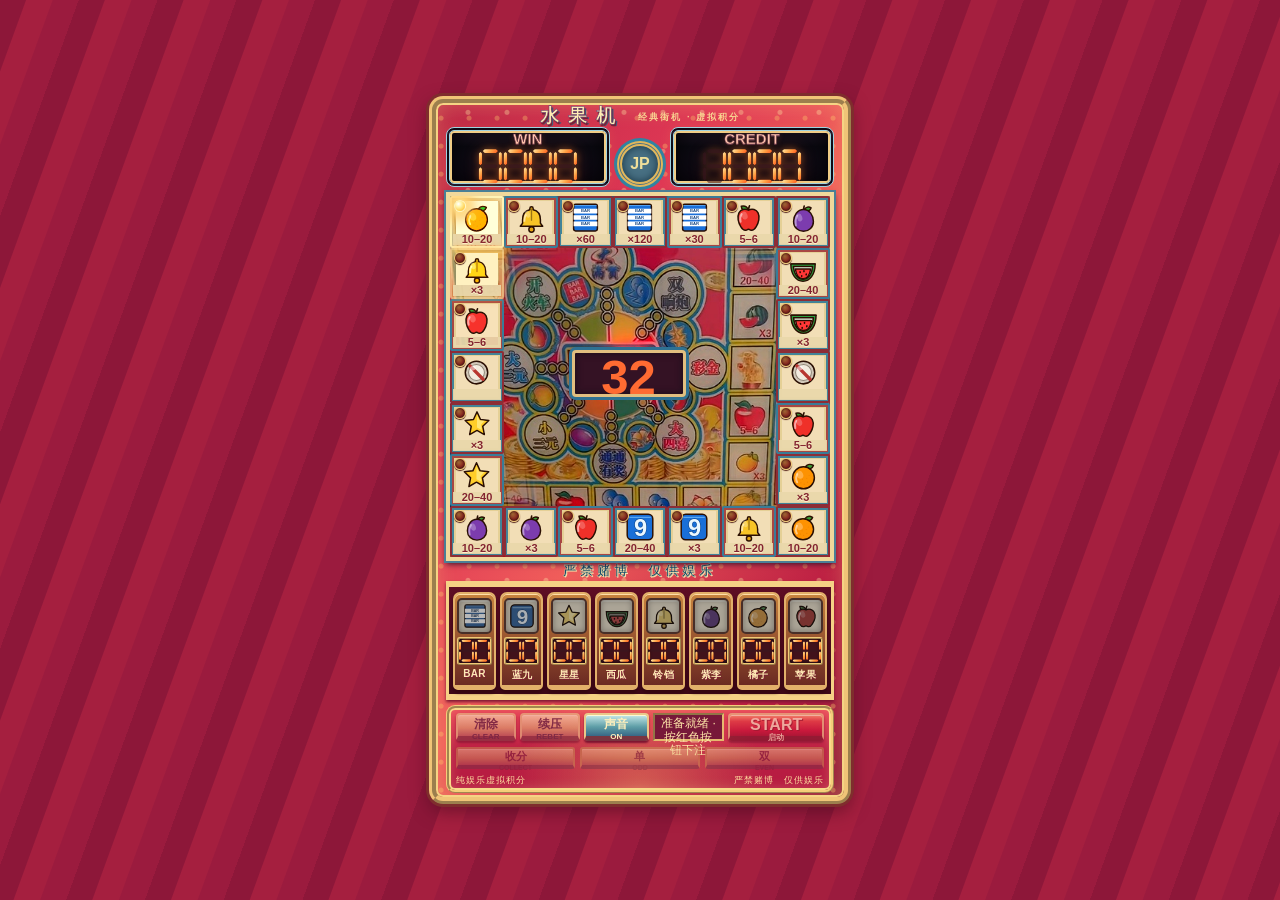
==== commit 993ab8b0: "Add mystery cells, pending-WIN model, 单双 and the 天女散花 show Bottom deck - Rebuilt as eight cards: fru" ====
--- a/index.html
+++ b/index.html
@@ -14,6 +14,7 @@
   <link rel="stylesheet" href="./css/arcade-presentation.css">
   <link rel="stylesheet" href="./css/jackpot.css">
   <link rel="stylesheet" href="./css/art.css">
+  <link rel="stylesheet" href="./css/betboard.css">
 </head>
 <body>
   <main class="machine" aria-label="经典实体水果机">
@@ -37,9 +38,9 @@
       <div class="jackpot-banner" id="jackpot-banner" aria-hidden="true"></div>
     </section>
     <div class="board-slogan">严禁赌博　仅供娱乐</div>
-    <section class="bet-section" aria-label="八路独立下注">
-      <div class="bet-strip" id="bet-strip"></div>
-    </section>
+    <section class="bet-section" aria-label="八路独立下注">
+      <div class="bet-deck" id="bet-deck"></div>
+    </section>
     <section class="control-deck" aria-label="实体按键控制区">
       <div class="function-row">
         <button id="clear" class="function-key" type="button">清除 <small>CLEAR</small></button>
@@ -48,14 +49,12 @@
         <div class="status" id="status" role="status" aria-live="polite">准备就绪 · 按红色按钮下注</div>
         <button id="start" class="start-key" type="button">START <small>启动</small></button>
       </div>
-      <div class="function-bank" aria-label="预留功能控制区">
-        <button type="button" disabled>上分</button><button type="button" disabled>下分</button>
-        <button type="button" disabled>左移</button><button type="button" disabled>右移</button>
-        <button type="button" disabled>单</button><button type="button" disabled>双</button>
-        <button type="button" data-highlow="big">大</button><button type="button" data-highlow="small">小</button>
-      </div>
-      <div class="bet-keys" id="bet-keys"></div>
-      <div class="deck-footer"><span>纯娱乐虚拟积分</span><span>严禁赌博　仅供娱乐</span></div>
+      <div class="function-bank" aria-label="预留功能控制区">
+        <button id="collect" class="bank-key collect-key" type="button" disabled>收分 <small>COLLECT</small></button>
+        <button id="odd" class="bank-key" type="button" disabled>单 <small>ODD</small></button>
+        <button id="even" class="bank-key" type="button" disabled>双 <small>EVEN</small></button>
+      </div>
+      <div class="deck-footer"><span>纯娱乐虚拟积分</span><span>严禁赌博　仅供娱乐</span></div>
     </section>
   </main>
   <aside id="debug" class="debug-panel" hidden><strong>DEMO MODE</strong><label for="forced">指定结果</label><select id="forced"><option value="">随机</option><option value="APPLE">APPLE WIN</option><option value="BELL">BELL WIN</option><option value="SEVEN">蓝九 WIN</option><option value="BAR">BAR JACKPOT</option><option value="LOSE">LOSE</option></select><button id="reset" type="button">重置积分</button></aside>
--- a/css/jackpot.css
+++ b/css/jackpot.css
@@ -41,9 +41,34 @@
 .feature-led.multiplier-armed { color: #ffd27a; opacity: .55; text-shadow: 0 0 4px #ffae3f; }
 .feature-led.multiplier-rolling { animation: multiplier-flicker .11s steps(2) infinite; }
 @keyframes multiplier-flicker { 50% { filter: brightness(1.55) } }
+
+/* The panel centres the readout with left/top, so the reveal must scale only —
+   the inherited translate(-50%,-50%) used to shove the number off-centre. */
+@keyframes multiplier-reveal {
+  0% { transform: scale(.35); filter: brightness(3) }
+  22% { transform: scale(1.92) rotate(-3deg) }
+  42% { transform: scale(1.42) rotate(2deg) }
+  100% { transform: scale(1) }
+}
 .feature-led[data-tier="jackpot"].multiplier-reveal { animation-duration: 1.85s; }
 .feature-led[data-tier="high"].multiplier-reveal,
 .feature-led[data-tier="big"].multiplier-reveal { animation-duration: 1.6s; }
+
+/* Mystery / 单双 readouts reuse the same centre window. */
+.feature-led.center-symbol {
+  font-size: clamp(20px, 4.4vw, 44px); letter-spacing: .08em;
+  color: #ffe16d; text-shadow: 0 0 9px #ffb43c, 0 0 20px #ed5729;
+  animation: center-question .5s infinite alternate;
+}
+@keyframes center-question { to { filter: brightness(1.55) } }
+.feature-led.digit-lock { animation: digit-lock .46s cubic-bezier(.2,.9,.2,1); }
+@keyframes digit-lock {
+  0% { transform: scale(1.7); filter: brightness(2.2) }
+  60% { transform: scale(.96) }
+  100% { transform: scale(1) }
+}
+.feature-led.multiplier-fakeout { animation: fakeout-pulse .24s 2 alternate; }
+@keyframes fakeout-pulse { to { filter: brightness(1.4) } }
 
 /* Whole-panel blackout used before a jackpot build-up. Only opacity changes. */
 .board,.center-feature-photo { transition: opacity .16s linear, filter .16s linear; }
--- a/css/betboard.css
+++ b/css/betboard.css
@@ -0,0 +1,146 @@
+/* Bottom deck: one tappable card per fruit channel.
+   Art first, score second — never a row of number inputs. */
+.bet-section { background: #8d1030; }
+.bet-deck {
+  display: grid;
+  grid-template-columns: repeat(8, minmax(0, 1fr));
+  gap: 4px;
+  padding: 5px 4px 4px;
+  background:
+    linear-gradient(#5e0d24, #3d0817) padding-box,
+    repeating-linear-gradient(90deg, #f0c877 0 2px, #b98a3c 2px 4px);
+  border-block: 3px solid #f5d185;
+}
+
+.bet-card {
+  position: relative;
+  display: flex;
+  flex-direction: column;
+  align-items: center;
+  gap: 3px;
+  min-width: 0;
+  padding: 4px 2px 3px;
+  border: 2px solid #e2b06a;
+  border-bottom-width: 5px;
+  border-radius: 7px 7px 5px 5px;
+  background: linear-gradient(#c8843f, #8e4a2c 60%, #6b2a22);
+  box-shadow: inset 0 1px #ffdfa8, 0 3px 3px #34050f;
+  color: #ffe8ad;
+  font: inherit;
+  cursor: pointer;
+  touch-action: manipulation;
+  -webkit-tap-highlight-color: transparent;
+  transition: transform .08s ease, box-shadow .12s ease, filter .12s ease;
+}
+.bet-card:disabled { cursor: not-allowed; }
+
+.bet-card-art {
+  display: block;
+  width: 100%;
+  aspect-ratio: 1;
+  background-color: #f4e3c0;
+  background-image: var(--symbol-url);
+  background-repeat: no-repeat;
+  background-position: center;
+  background-size: 88% 88%;
+  border: 2px solid #7b3a2a;
+  border-radius: 5px;
+  box-shadow: inset 0 0 6px #00000055, inset 0 2px 0 #fff6dd;
+  filter: saturate(.55) brightness(.72);
+  transition: filter .14s ease, box-shadow .14s ease;
+}
+
+.bet-card-readout {
+  display: block;
+  width: 100%;
+  padding: 1px 0;
+  border: 2px ridge #f2c977;
+  border-radius: 3px;
+  background: #3f101bf5;
+  box-shadow: inset 0 0 4px #10070c;
+  text-align: center;
+}
+.bet-card-readout .bet-led {
+  position: static;
+  display: flex;
+  align-items: center;
+  justify-content: center;
+  gap: 1px;
+  height: auto;
+  border: 0;
+  background: none;
+  box-shadow: none;
+}
+.bet-card-readout .digit { --dw: clamp(8px, 1.35vw, 15px); }
+
+.bet-card-label {
+  font-size: clamp(6px, .95vw, 10px);
+  font-weight: 900;
+  letter-spacing: .02em;
+  color: #ffe9b5;
+  text-shadow: 1px 1px #7d1f33;
+  white-space: nowrap;
+}
+
+/* Idle: the fruit is present but dim; bet: the card lights up. */
+.bet-card.active {
+  background: linear-gradient(#ffd07a, #c9622f 60%, #8f2f21);
+  box-shadow: inset 0 1px #fff3cd, 0 0 12px 2px #ffca63, 0 3px 3px #34050f;
+}
+.bet-card.active .bet-card-art {
+  filter: saturate(1.12) brightness(1.06);
+  box-shadow: inset 0 0 6px #00000044, 0 0 8px #ffd87a, inset 0 2px 0 #fff6dd;
+}
+.bet-card.active .bet-card-readout { background: #6b0a15; box-shadow: inset 0 0 5px #1a0409, 0 0 7px #ffbf4b; }
+
+.bet-card.limit .bet-card-art { animation: card-limit .15s 2 alternate; }
+@keyframes card-limit { to { filter: brightness(2) saturate(.3) } }
+
+.bet-card.winner .bet-card-art { animation: card-win .17s 3 alternate; }
+@keyframes card-win { to { filter: brightness(1.55) saturate(1.4); box-shadow: 0 0 14px 3px #ffe07b } }
+.bet-card.settled .bet-card-readout { background: #7b2b16; }
+
+.bet-card:active { transform: translateY(3px); border-bottom-width: 2px; }
+
+/* Function keys: 收分 / 单 / 双 */
+.function-bank { grid-template-columns: repeat(3, minmax(0, 1fr)); gap: 5px; margin-top: 6px; }
+.bank-key {
+  height: 30px;
+  padding: 0;
+  border: 2px solid #eac88a;
+  border-bottom: 5px solid #7a3540;
+  border-radius: 5px;
+  background: linear-gradient(#fff0bf, #e1ad75 62%, #b7675f);
+  color: #6b263b;
+  font-weight: 900;
+  font-size: 12px;
+  box-shadow: inset 0 1px #fff9d2, 0 2px 2px #7b1430;
+  cursor: pointer;
+  touch-action: manipulation;
+}
+.bank-key small { display: block; font-size: 7px; line-height: 7px; }
+.bank-key:disabled { opacity: .45; cursor: not-allowed; }
+.bank-key.collect-key:not(:disabled) { background: linear-gradient(#ffe08a, #f0a93c 60%, #c2701f); color: #4a2109; animation: collect-breathe .9s infinite alternate; }
+@keyframes collect-breathe { to { box-shadow: inset 0 1px #fff9d2, 0 0 14px 3px #ffd45c } }
+
+/* LED scoreboard: brighter segments, tighter acrylic bezel. */
+.score-box {
+  border: 4px double #9fd3e0;
+  background: linear-gradient(#241a2b, #0b0a12 30%, #100a16);
+  box-shadow: inset 0 0 0 2px #f0cd86, inset 0 0 26px #000, 0 0 12px #ff9b4a22;
+}
+.score-box .led-digits { filter: drop-shadow(0 0 3px #ff8a3c88) drop-shadow(0 0 7px #ff5a1a55); }
+.segment.on { background: linear-gradient(125deg, #ffe9a4, #ffa245 53%, #ff5a20); box-shadow: 0 0 4px #ff8a3a, 0 0 8px #ff4a18; }
+.segment { background: #3a161f; opacity: .55; }
+.score-label { color: #ffc7ae; text-shadow: 0 1px 0 #5a3445, 0 0 6px #ff7a3c55; }
+
+@media (max-width: 600px) {
+  .bet-deck { gap: 2px; padding: 4px 3px 3px; }
+  .bet-card { padding: 3px 1px 2px; border-width: 1px; border-bottom-width: 4px; gap: 2px; }
+  .bet-card-art { background-size: 92% 92%; border-width: 1px; }
+  .bet-card-readout { border-width: 1px; }
+  .bet-card-readout .digit { --dw: clamp(7px, 2.35vw, 11px); }
+  .bet-card-label { font-size: 5.5px; }
+  .bank-key { height: 27px; font-size: 10px; border-width: 1px; border-bottom-width: 4px; }
+  .bank-key small { font-size: 6px; line-height: 6px; }
+}
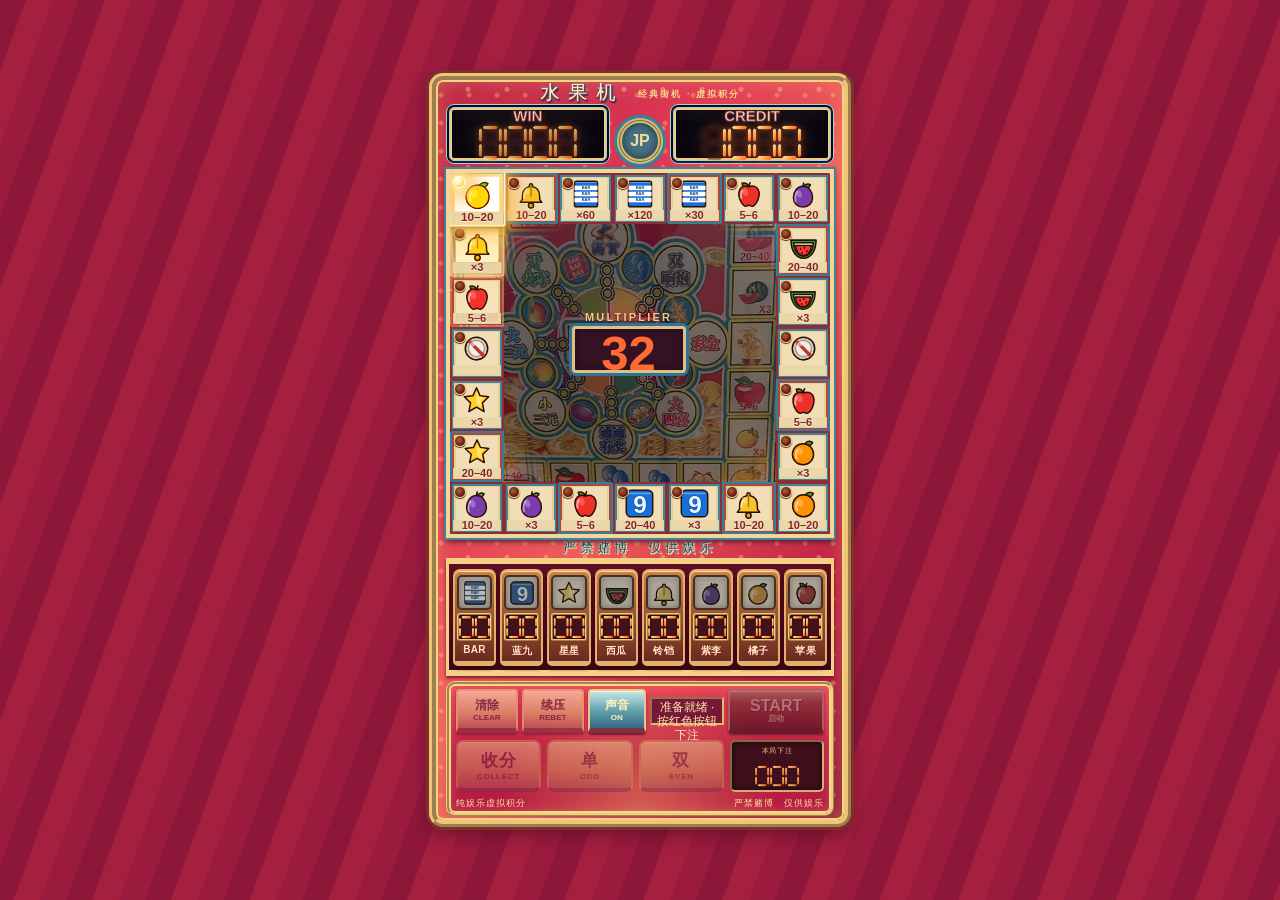
==== commit e4c4cd4c: "Make the printed payout the only payout source P0 rule consistency - New js/config/board-payouts.js " ====
--- a/index.html
+++ b/index.html
@@ -15,6 +15,7 @@
   <link rel="stylesheet" href="./css/jackpot.css">
   <link rel="stylesheet" href="./css/art.css">
   <link rel="stylesheet" href="./css/betboard.css">
+  <link rel="stylesheet" href="./css/feedback.css">
 </head>
 <body>
   <main class="machine" aria-label="经典实体水果机">
@@ -31,7 +32,8 @@
         <i data-event="SMALL_THREE"></i><i data-event="BIG_THREE"></i><i data-event="BIG_FOUR"></i>
         <i data-event="DOUBLE_CANNON"></i><i data-event="TRAIN"></i><i data-event="GRAND_SLAM"></i>
       </div>
-      <div class="board" id="board"></div>
+      <div class="board" id="board"></div>
+      <div class="center-caption" id="center-caption" aria-hidden="true">MULTIPLIER</div>
       <div class="feature-led led-digits" id="feature-value" aria-label="中央功能盘数值">32</div>
       <div class="center-result" id="result" aria-live="polite"></div>
       <div class="celebration-layer" id="celebration-layer" aria-hidden="true"></div>
@@ -53,6 +55,7 @@
         <button id="collect" class="bank-key collect-key" type="button" disabled>收分 <small>COLLECT</small></button>
         <button id="odd" class="bank-key" type="button" disabled>单 <small>ODD</small></button>
         <button id="even" class="bank-key" type="button" disabled>双 <small>EVEN</small></button>
+        <div class="bet-total" id="bet-total"><span>本局下注</span><strong class="led-digits" id="bet-total-value">0</strong></div>
       </div>
       <div class="deck-footer"><span>纯娱乐虚拟积分</span><span>严禁赌博　仅供娱乐</span></div>
     </section>
--- a/css/feedback.css
+++ b/css/feedback.css
@@ -0,0 +1,146 @@
+/* Second-round feedback layer: lamp legibility, WIN emphasis, control sizing.
+   Loaded last so these rules win over the original panel styling. */
+
+/* ------------------------------------------------ active lamp (跑马灯) */
+.tile { transition: background 45ms, box-shadow 45ms, border-color 45ms, transform 45ms; }
+.tile.lit {
+  z-index: 1;
+  transform: scale(1.06);
+  border-color: #fff6c0;
+  background: radial-gradient(circle at 50% 42%, #fff3b0, #ffc247 55%, #ff8a1e);
+  box-shadow: inset 0 0 22px #fff8cf, 0 0 16px #ffd85e, 0 0 30px #ff9d21, 0 2px 6px #4a1500aa;
+}
+/* Higher specificity than the vector-art layer so the active lamp really pops. */
+.machine[data-art] .tile.lit .tile-art { filter: brightness(1.45) saturate(1.6) contrast(1.06); }
+.tile.lit::before {
+  background: radial-gradient(circle at 35% 30%, #fff, #fff6c0 34%, #ffd24d 72%, #f08a15);
+  border-color: #fffbe0;
+  box-shadow: 0 0 9px 4px #ffe89a, 0 0 20px 9px #ffb03c;
+}
+/* The trailing lamps stay visibly dimmer so the head of the run is obvious. */
+.tile.trail-1 { transform: scale(1.02); background: #ffc15a80; border-color: #ffe29caa; }
+.tile.trail-2 { background: #ffc96033; border-color: #ffcb7055; }
+
+/* Final 3-5 lamps: bigger, brighter, impossible to lose track of. */
+.machine.spin-suspense .tile.lit {
+  transform: scale(1.1);
+  box-shadow: inset 0 0 26px #fffbe0, 0 0 22px #ffd85e, 0 0 42px #ff8c1c, 0 2px 8px #4a1500cc;
+}
+
+/* Winning lamp stays locked on before anything else happens. */
+.tile.final {
+  z-index: 2;
+  transform: scale(1.08);
+  border-color: #fffbe0;
+  background: radial-gradient(circle at 50% 42%, #fff0b8, #ffc247 62%, #ff8f1d);
+  animation: winner-lock .5s ease-in-out infinite alternate;
+}
+/* Keep the fruit readable inside the locked winner - the glow does the work. */
+.machine[data-art] .tile.final .tile-art { filter: brightness(1.2) saturate(1.5) contrast(1.04); }
+@keyframes winner-lock {
+  from { box-shadow: inset 0 0 20px #fff6c6, 0 0 16px #ffcf55, 0 0 30px #ffa02a; }
+  to { box-shadow: inset 0 0 30px #ffffff, 0 0 26px #ffe08a, 0 0 52px #ffa52e, 0 3px 10px #4a1500cc; }
+}
+
+/* ------------------------------------------------ WIN / CREDIT emphasis */
+.win-box, .credit-box { position: relative; }
+.win-box { transition: box-shadow .18s ease, transform .18s ease; }
+/* Idle: WIN sits quieter than CREDIT so the two boxes are never confused. */
+.machine:not(.win-active) .win-box .led-digits { opacity: .8; }
+.machine.win-active .win-box {
+  box-shadow: inset 0 0 0 2px #ffe9a4, inset 0 0 26px #000, 0 0 20px 5px #ffab33;
+}
+.machine.win-active .win-box .led-digits {
+  opacity: 1;
+  filter: drop-shadow(0 0 6px #ffa23c) drop-shadow(0 0 14px #ff5a1a);
+}
+.machine.win-active .win-box .score-label { color: #fff0c0; text-shadow: 0 0 8px #ffb03c; }
+.machine.win-counting .win-box { animation: led-flicker .17s steps(2) infinite; }
+.machine.win-pop .win-box { animation: win-pop .34s cubic-bezier(.2,.9,.2,1) 3; }
+@keyframes win-pop {
+  0% { transform: scale(1) }
+  45% { transform: scale(1.15); filter: brightness(1.55) }
+  100% { transform: scale(1) }
+}
+.machine.win-pop .win-box .led-digits { filter: drop-shadow(0 0 8px #ffbe4a) drop-shadow(0 0 18px #ff5a1a); }
+/* Jackpot tiers pulse the WIN bezel instead of just dropping to static. */
+.machine[data-count-level="JACKPOT"].win-active .win-box,
+.machine[data-count-level="FAIRY"].win-active .win-box,
+.machine[data-count-level="HIGH_MULTIPLIER"].win-active .win-box {
+  animation: win-bezel .5s infinite alternate;
+}
+@keyframes win-bezel {
+  from { box-shadow: inset 0 0 0 2px #ffe9a4, inset 0 0 26px #000, 0 0 14px 3px #ff9a22; }
+  to { box-shadow: inset 0 0 0 3px #fff4c8, inset 0 0 30px #000, 0 0 30px 10px #ffc148; }
+}
+
+/* ------------------------------------------------ centre semantics */
+.center-caption {
+  position: absolute; left: 32%; width: 30%; top: 38.6%; z-index: 5;
+  text-align: center; pointer-events: none;
+  font: 900 clamp(7px,.95vw,11px)/1 Arial,"Microsoft YaHei",sans-serif;
+  letter-spacing: .2em; color: #ffd98a; text-shadow: 0 1px 2px #3d0b15;
+  opacity: .9;
+}
+.center-caption.caption-alt { color: #fff3c4; text-shadow: 0 0 8px #ff9a2c; }
+
+/* The centre display always floats above the printed photo. */
+.feature-led { z-index: 5; }
+.feature-led.multiplier-armed,
+.feature-led.multiplier-rolling,
+.feature-led.multiplier-reveal,
+.feature-led.digit-lock,
+.feature-led.center-symbol {
+  box-shadow: 0 0 0 3px #2f7192, inset 0 0 16px #0d0517, 0 0 24px 7px #ffb43c99;
+}
+/* The old machine photo is a backdrop now, not a competitor for attention. */
+.center-feature-photo { filter: saturate(.9) contrast(.98) brightness(.7); transition: filter .2s ease; }
+.machine.spin-suspense .center-feature-photo,
+.machine.win-active .center-feature-photo { filter: saturate(.62) contrast(.95) brightness(.42); }
+
+/* ------------------------------------------------ control sizing */
+/* 收分 / 单 / 双 are gameplay decisions, not helper keys. */
+.function-bank { grid-template-columns: 1fr 1fr 1fr 94px; gap: 6px; margin-top: 7px; }
+.function-bank .bank-key {
+  height: 52px;
+  font-size: 17px;
+  border-radius: 7px;
+  letter-spacing: .06em;
+}
+.function-bank .bank-key small { font-size: 8px; line-height: 9px; letter-spacing: .1em; }
+
+.bet-total {
+  display: grid; place-items: center; gap: 2px;
+  border: 2px inset #d5ad70; border-radius: 5px;
+  background: #3f101b; color: #ffd98a;
+  box-shadow: inset 0 0 6px #10070c;
+}
+.bet-total span { font-size: 7px; letter-spacing: .1em; opacity: .9; }
+.bet-total strong { display: flex; gap: 1px; }
+.bet-total .digit { --dw: clamp(8px, 1.25vw, 14px); }
+.bet-total.active { box-shadow: inset 0 0 6px #10070c, 0 0 12px 2px #ffbf4b; }
+
+/* Every bottom control gets a >=44px touch target, desktop and phone. */
+.function-key, .start-key { height: 44px; }
+.function-row { grid-template-columns: 62px 62px 58px 1fr 96px; gap: 4px; }
+
+/* START tells you whether it can actually start. */
+.start-key:disabled { filter: saturate(.5) brightness(.62); }
+.machine[data-state="READY_NEXT"] .start-key:not(:disabled) { box-shadow: 0 0 14px 4px #ffb04a, inset 0 2px 7px #fff5cc; }
+
+@media (max-width: 600px) {
+  .function-row { grid-template-columns: 54px 54px 50px 1fr 68px; gap: 3px; }
+  .function-key, .start-key { height: 44px; font-size: 11px; }
+  .function-key small, .start-key small { font-size: 6px; line-height: 7px; }
+  .function-bank .bank-key { height: 48px; font-size: 15px; }
+  .function-bank .bank-key small { font-size: 7px; line-height: 8px; }
+  .function-bank { grid-template-columns: 1fr 1fr 1fr 76px; gap: 4px; }
+  .bet-total span { font-size: 6px; }
+  .center-caption { font-size: 7px; letter-spacing: .12em; }
+}
+
+@media (prefers-reduced-motion: reduce) {
+  .machine.win-pop .win-box,
+  .machine[data-count-level].win-active .win-box,
+  .tile.final { animation: none; }
+}
